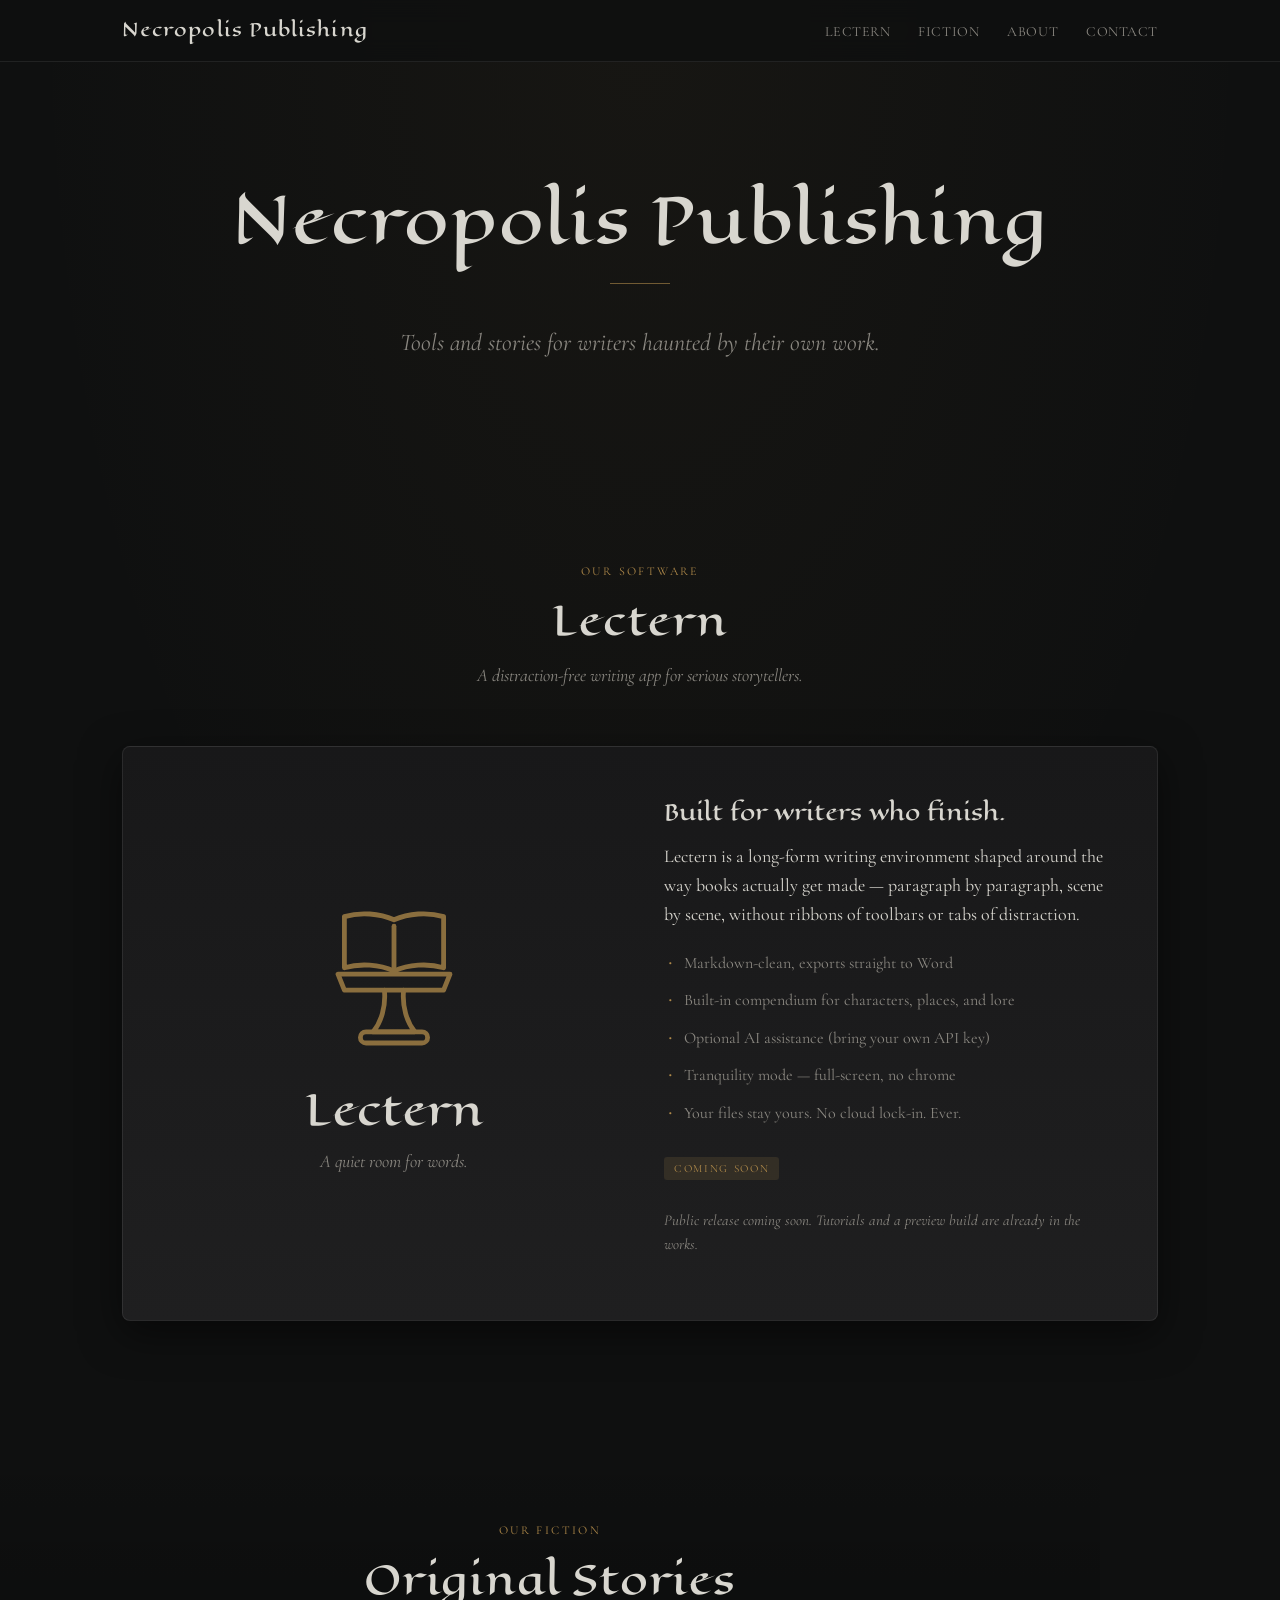
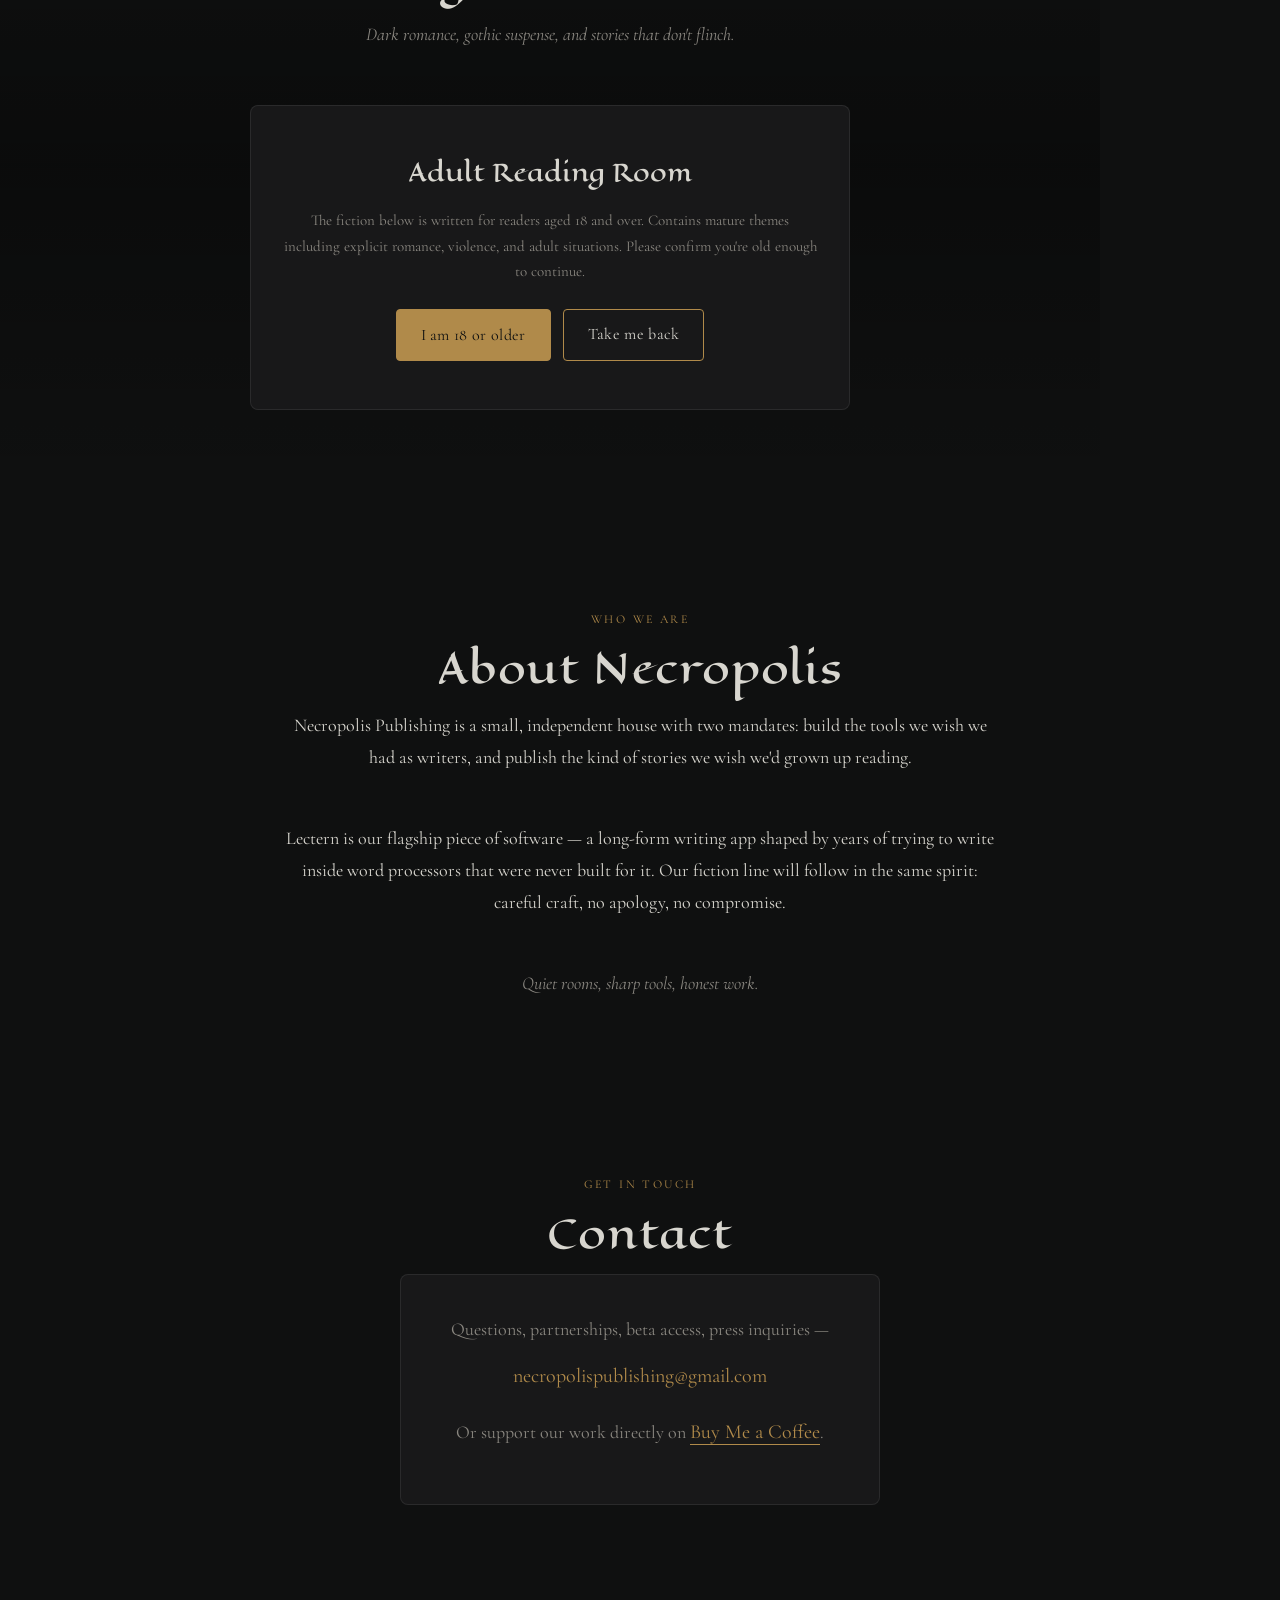
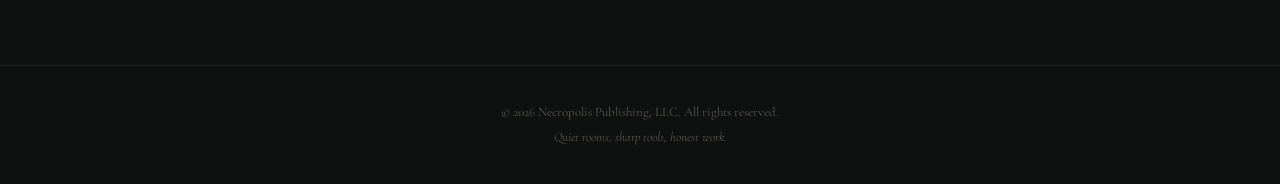
==== index.html @ f7bd5b94 "Add files via upload" ====
<!DOCTYPE html>
<html lang="en">
<head>
<meta charset="UTF-8">
<meta name="viewport" content="width=device-width, initial-scale=1.0">
<title>Necropolis Publishing — Tools and stories for writers haunted by their own work.</title>
<meta name="description" content="Necropolis Publishing makes Lectern, a distraction-free writing app for serious storytellers. We also publish original fiction.">
<meta property="og:title" content="Necropolis Publishing">
<meta property="og:description" content="Tools and stories for writers haunted by their own work.">
<meta property="og:type" content="website">
<meta property="og:url" content="https://necropolispublishing.com">
<link rel="preconnect" href="https://fonts.googleapis.com">
<link rel="preconnect" href="https://fonts.gstatic.com" crossorigin>
<link href="https://fonts.googleapis.com/css2?family=Eagle+Lake&family=Cormorant+Garamond:ital,wght@0,400;0,500;0,600;1,400&display=swap" rel="stylesheet">
<style>
  :root {
    --bg: #0f1010;
    --bg-card: #181819;
    --bg-elevated: #1f1f20;
    --ink: #d8d6cf;
    --ink-dim: #8a8780;
    --ink-faint: #5a5750;
    --accent: #b08a4a;
    --accent-soft: rgba(176, 138, 74, 0.15);
    --border: rgba(255, 255, 255, 0.08);
    --shadow: 0 12px 40px rgba(0, 0, 0, 0.5);
    --serif: 'Cormorant Garamond', 'Palatino Linotype', Palatino, Georgia, serif;
    --display: 'Eagle Lake', 'Palatino Linotype', Palatino, Georgia, serif;
  }

  * { box-sizing: border-box; }
  html, body {
    margin: 0;
    padding: 0;
    background: var(--bg);
    color: var(--ink);
    font-family: var(--serif);
    font-size: 18px;
    line-height: 1.6;
    -webkit-font-smoothing: antialiased;
    text-rendering: optimizeLegibility;
  }
  body {
    background:
      radial-gradient(ellipse 80% 60% at 50% 0%, rgba(176, 138, 74, 0.05), transparent 60%),
      var(--bg);
    min-height: 100vh;
  }

  a {
    color: var(--accent);
    text-decoration: none;
    border-bottom: 1px solid transparent;
    transition: border-color 0.2s;
  }
  a:hover { border-bottom-color: var(--accent); }

  /* ============ Header / Nav ============ */
  header {
    position: sticky;
    top: 0;
    z-index: 100;
    backdrop-filter: blur(12px);
    background: rgba(15, 16, 16, 0.85);
    border-bottom: 1px solid var(--border);
  }
  nav {
    max-width: 1100px;
    margin: 0 auto;
    padding: 16px 32px;
    display: flex;
    justify-content: space-between;
    align-items: center;
    gap: 24px;
  }
  .brand {
    font-family: var(--display);
    font-size: 18px;
    letter-spacing: 0.06em;
    color: var(--ink);
    border: none;
  }
  .brand:hover { border: none; color: var(--accent); }
  .nav-links {
    display: flex;
    gap: 28px;
    list-style: none;
    margin: 0;
    padding: 0;
  }
  .nav-links a {
    color: var(--ink-dim);
    font-size: 14px;
    letter-spacing: 0.04em;
    text-transform: uppercase;
    border: none;
  }
  .nav-links a:hover { color: var(--accent); border: none; }

  /* ============ Hero ============ */
  .hero {
    max-width: 900px;
    margin: 0 auto;
    padding: 120px 32px 80px;
    text-align: center;
  }
  .hero h1 {
    font-family: var(--display);
    font-size: clamp(36px, 6vw, 64px);
    font-weight: 400;
    margin: 0 0 24px;
    letter-spacing: 0.02em;
    line-height: 1.2;
    color: var(--ink);
  }
  .hero .tagline {
    font-size: clamp(18px, 2.5vw, 24px);
    font-style: italic;
    color: var(--ink-dim);
    margin: 0 0 40px;
    max-width: 640px;
    margin-left: auto;
    margin-right: auto;
  }
  .hero-divider {
    width: 60px;
    height: 1px;
    background: var(--accent);
    margin: 0 auto 40px;
    opacity: 0.6;
  }

  /* ============ Sections ============ */
  section {
    max-width: 1100px;
    margin: 0 auto;
    padding: 80px 32px;
  }
  section h2 {
    font-family: var(--display);
    font-size: clamp(28px, 4vw, 40px);
    font-weight: 400;
    text-align: center;
    margin: 0 0 8px;
    color: var(--ink);
    letter-spacing: 0.02em;
  }
  .section-eyebrow {
    text-align: center;
    color: var(--accent);
    font-size: 12px;
    letter-spacing: 0.2em;
    text-transform: uppercase;
    margin: 0 0 8px;
  }
  .section-lede {
    text-align: center;
    color: var(--ink-dim);
    font-style: italic;
    font-size: 18px;
    max-width: 600px;
    margin: 0 auto 56px;
  }

  /* ============ Lectern showcase ============ */
  .lectern-card {
    background: linear-gradient(180deg, var(--bg-card), var(--bg-elevated));
    border: 1px solid var(--border);
    border-radius: 8px;
    padding: 48px;
    box-shadow: var(--shadow);
  }
  .lectern-card-grid {
    display: grid;
    grid-template-columns: 1fr 1fr;
    gap: 48px;
    align-items: center;
  }
  @media (max-width: 720px) {
    .lectern-card-grid { grid-template-columns: 1fr; gap: 32px; }
    .lectern-card { padding: 32px 24px; }
  }
  .lectern-mark {
    text-align: center;
    padding: 32px;
  }
  .lectern-mark svg {
    width: 160px;
    height: 160px;
    opacity: 0.75;
  }
  .lectern-name {
    font-family: var(--display);
    font-size: 42px;
    color: var(--ink);
    margin: 16px 0 4px;
  }
  .lectern-tagline {
    font-style: italic;
    color: var(--ink-dim);
    margin: 0;
  }
  .lectern-copy h3 {
    font-family: var(--display);
    font-size: 22px;
    font-weight: 400;
    color: var(--ink);
    margin: 0 0 12px;
  }
  .lectern-copy p {
    margin: 0 0 16px;
    color: var(--ink);
  }
  .feature-list {
    list-style: none;
    padding: 0;
    margin: 0 0 24px;
  }
  .feature-list li {
    padding: 6px 0;
    color: var(--ink-dim);
    font-size: 16px;
    position: relative;
    padding-left: 20px;
  }
  .feature-list li::before {
    content: '·';
    position: absolute;
    left: 4px;
    color: var(--accent);
    font-size: 24px;
    line-height: 1;
    top: 4px;
  }
  .cta-row {
    display: flex;
    gap: 12px;
    flex-wrap: wrap;
  }
  .btn {
    display: inline-block;
    padding: 12px 24px;
    font-family: var(--serif);
    font-size: 16px;
    color: var(--ink);
    background: transparent;
    border: 1px solid var(--accent);
    border-radius: 4px;
    cursor: pointer;
    transition: background 0.2s, color 0.2s;
    text-decoration: none;
    letter-spacing: 0.02em;
  }
  .btn:hover {
    background: var(--accent-soft);
    border: 1px solid var(--accent);
  }
  .btn.primary {
    background: var(--accent);
    color: var(--bg);
    border: 1px solid var(--accent);
  }
  .btn.primary:hover {
    background: transparent;
    color: var(--accent);
    border: 1px solid var(--accent);
  }
  .coming-soon {
    display: inline-block;
    padding: 3px 10px;
    background: var(--accent-soft);
    color: var(--accent);
    font-size: 11px;
    letter-spacing: 0.15em;
    text-transform: uppercase;
    border-radius: 3px;
    margin-bottom: 12px;
  }

  /* ============ Books section + gate ============ */
  #books {
    background:
      linear-gradient(180deg, transparent, rgba(0, 0, 0, 0.3), transparent);
    margin: 40px 0;
  }
  .gate {
    max-width: 600px;
    margin: 0 auto;
    text-align: center;
    background: var(--bg-card);
    border: 1px solid var(--border);
    border-radius: 8px;
    padding: 48px 32px;
  }
  .gate h3 {
    font-family: var(--display);
    font-size: 24px;
    font-weight: 400;
    color: var(--ink);
    margin: 0 0 16px;
  }
  .gate p {
    color: var(--ink-dim);
    margin: 0 0 24px;
    font-size: 15px;
    line-height: 1.7;
  }
  .gate-actions {
    display: flex;
    gap: 12px;
    justify-content: center;
    flex-wrap: wrap;
  }
  .book-catalog {
    display: none;
  }
  .book-catalog.unlocked { display: block; }
  .book-empty {
    text-align: center;
    padding: 64px 32px;
    color: var(--ink-faint);
    font-style: italic;
    border: 1px dashed var(--border);
    border-radius: 8px;
  }

  /* ============ About ============ */
  .about-grid {
    display: grid;
    grid-template-columns: 1fr;
    gap: 32px;
    max-width: 720px;
    margin: 0 auto;
  }
  .about-grid p {
    color: var(--ink);
    font-size: 18px;
    line-height: 1.8;
    margin: 0 0 16px;
    text-align: center;
  }
  .about-grid p:last-of-type { color: var(--ink-dim); font-style: italic; }

  /* ============ Contact ============ */
  .contact-card {
    max-width: 480px;
    margin: 0 auto;
    text-align: center;
    background: var(--bg-card);
    border: 1px solid var(--border);
    border-radius: 8px;
    padding: 40px 32px;
  }
  .contact-card a {
    font-size: 20px;
    color: var(--accent);
    border: none;
  }
  .contact-card a:hover { border-bottom: 1px solid var(--accent); }
  .contact-card p {
    color: var(--ink-dim);
    margin: 0 0 16px;
  }

  /* ============ Footer ============ */
  footer {
    border-top: 1px solid var(--border);
    padding: 32px;
    text-align: center;
    color: var(--ink-faint);
    font-size: 13px;
    margin-top: 80px;
  }
  footer p { margin: 4px 0; }
</style>
</head>
<body>

<header>
  <nav>
    <a href="#" class="brand">Necropolis Publishing</a>
    <ul class="nav-links">
      <li><a href="#lectern">Lectern</a></li>
      <li><a href="#books">Fiction</a></li>
      <li><a href="#about">About</a></li>
      <li><a href="#contact">Contact</a></li>
    </ul>
  </nav>
</header>

<div class="hero">
  <h1>Necropolis Publishing</h1>
  <div class="hero-divider"></div>
  <p class="tagline">
    Tools and stories for writers haunted by their own work.
  </p>
</div>

<section id="lectern">
  <p class="section-eyebrow">Our Software</p>
  <h2>Lectern</h2>
  <p class="section-lede">A distraction-free writing app for serious storytellers.</p>

  <div class="lectern-card">
    <div class="lectern-card-grid">
      <div class="lectern-mark">
        <svg
          viewBox="0 0 200 200"
          xmlns="http://www.w3.org/2000/svg"
          aria-label="Lectern mark"
          fill="none"
          stroke="#b08a4a"
          stroke-width="6"
          stroke-linejoin="round"
          stroke-linecap="round"
        >
          <!-- open book -->
          <path d="M100 36 C82 28, 58 26, 38 32 L38 96 C58 90, 82 92, 100 100 C118 92, 142 90, 162 96 L162 32 C142 26, 118 28, 100 36 Z" />
          <!-- book spine -->
          <path d="M100 44 L100 100" />
          <!-- lectern top slab -->
          <path d="M30 104 L170 104 L162 124 L38 124 Z" />
          <!-- pedestal column -->
          <path d="M88 124 C90 144, 84 164, 74 176 L126 176 C116 164, 110 144, 112 124" />
          <!-- base -->
          <rect x="58" y="176" width="84" height="14" rx="7" />
        </svg>
        <div class="lectern-name">Lectern</div>
        <p class="lectern-tagline">A quiet room for words.</p>
      </div>

      <div class="lectern-copy">
        <h3>Built for writers who finish.</h3>
        <p>
          Lectern is a long-form writing environment shaped around the way
          books actually get made — paragraph by paragraph, scene by scene,
          without ribbons of toolbars or tabs of distraction.
        </p>
        <ul class="feature-list">
          <li>Markdown-clean, exports straight to Word</li>
          <li>Built-in compendium for characters, places, and lore</li>
          <li>Optional AI assistance (bring your own API key)</li>
          <li>Tranquility mode — full-screen, no chrome</li>
          <li>Your files stay yours. No cloud lock-in. Ever.</li>
        </ul>
        <div class="cta-row">
          <span class="coming-soon">Coming Soon</span>
        </div>
        <p style="margin-top: 16px; color: var(--ink-dim); font-style: italic; font-size: 15px;">
          Public release coming soon. Tutorials and a preview build are
          already in the works.
        </p>
      </div>
    </div>
  </div>
</section>

<section id="books">
  <p class="section-eyebrow">Our Fiction</p>
  <h2>Original Stories</h2>
  <p class="section-lede">Dark romance, gothic suspense, and stories that don't flinch.</p>

  <div id="gate" class="gate">
    <h3>Adult Reading Room</h3>
    <p>
      The fiction below is written for readers aged 18 and over. Contains
      mature themes including explicit romance, violence, and adult
      situations. Please confirm you're old enough to continue.
    </p>
    <div class="gate-actions">
      <button class="btn primary" onclick="unlockBooks()">I am 18 or older</button>
      <a class="btn" href="#lectern">Take me back</a>
    </div>
  </div>

  <div id="book-catalog" class="book-catalog">
    <div class="book-empty">
      Our first releases are in production. Check back soon — or
      <a href="#contact">drop us a note</a> to be the first to know when
      they're available.
    </div>
  </div>
</section>

<section id="about">
  <p class="section-eyebrow">Who We Are</p>
  <h2>About Necropolis</h2>
  <div class="about-grid">
    <p>
      Necropolis Publishing is a small, independent house with two
      mandates: build the tools we wish we had as writers, and publish the
      kind of stories we wish we'd grown up reading.
    </p>
    <p>
      Lectern is our flagship piece of software — a long-form writing app
      shaped by years of trying to write inside word processors that were
      never built for it. Our fiction line will follow in the same spirit:
      careful craft, no apology, no compromise.
    </p>
    <p>
      Quiet rooms, sharp tools, honest work.
    </p>
  </div>
</section>

<section id="contact">
  <p class="section-eyebrow">Get In Touch</p>
  <h2>Contact</h2>
  <div class="contact-card">
    <p>Questions, partnerships, beta access, press inquiries —</p>
    <a href="mailto:necropolispublishing@gmail.com">necropolispublishing@gmail.com</a>
    <p style="margin-top: 24px;">
      Or support our work directly on
      <a href="https://buymeacoffee.com/necropolis" target="_blank" rel="noopener" style="border-bottom: 1px solid var(--accent);">Buy Me a Coffee</a>.
    </p>
  </div>
</section>

<footer>
  <p>© 2026 Necropolis Publishing, LLC. All rights reserved.</p>
  <p style="font-style: italic;">Quiet rooms, sharp tools, honest work.</p>
</footer>

<script>
  // Soft 18+ gate for the Fiction section. Choice is remembered for the
  // browsing session only (sessionStorage), so closing the tab re-prompts.
  function unlockBooks() {
    try { sessionStorage.setItem('np_books_gate', 'unlocked'); } catch (e) {}
    document.getElementById('gate').style.display = 'none';
    document.getElementById('book-catalog').classList.add('unlocked');
  }
  // Restore unlocked state on page reload during the same session.
  try {
    if (sessionStorage.getItem('np_books_gate') === 'unlocked') {
      document.getElementById('gate').style.display = 'none';
      document.getElementById('book-catalog').classList.add('unlocked');
    }
  } catch (e) {}

  // Smooth-scroll for anchor links.
  document.querySelectorAll('a[href^="#"]').forEach(a => {
    a.addEventListener('click', e => {
      const id = a.getAttribute('href').slice(1);
      if (!id) return;
      const target = document.getElementById(id);
      if (target) {
        e.preventDefault();
        target.scrollIntoView({ behavior: 'smooth', block: 'start' });
      }
    });
  });
</script>

</body>
</html>
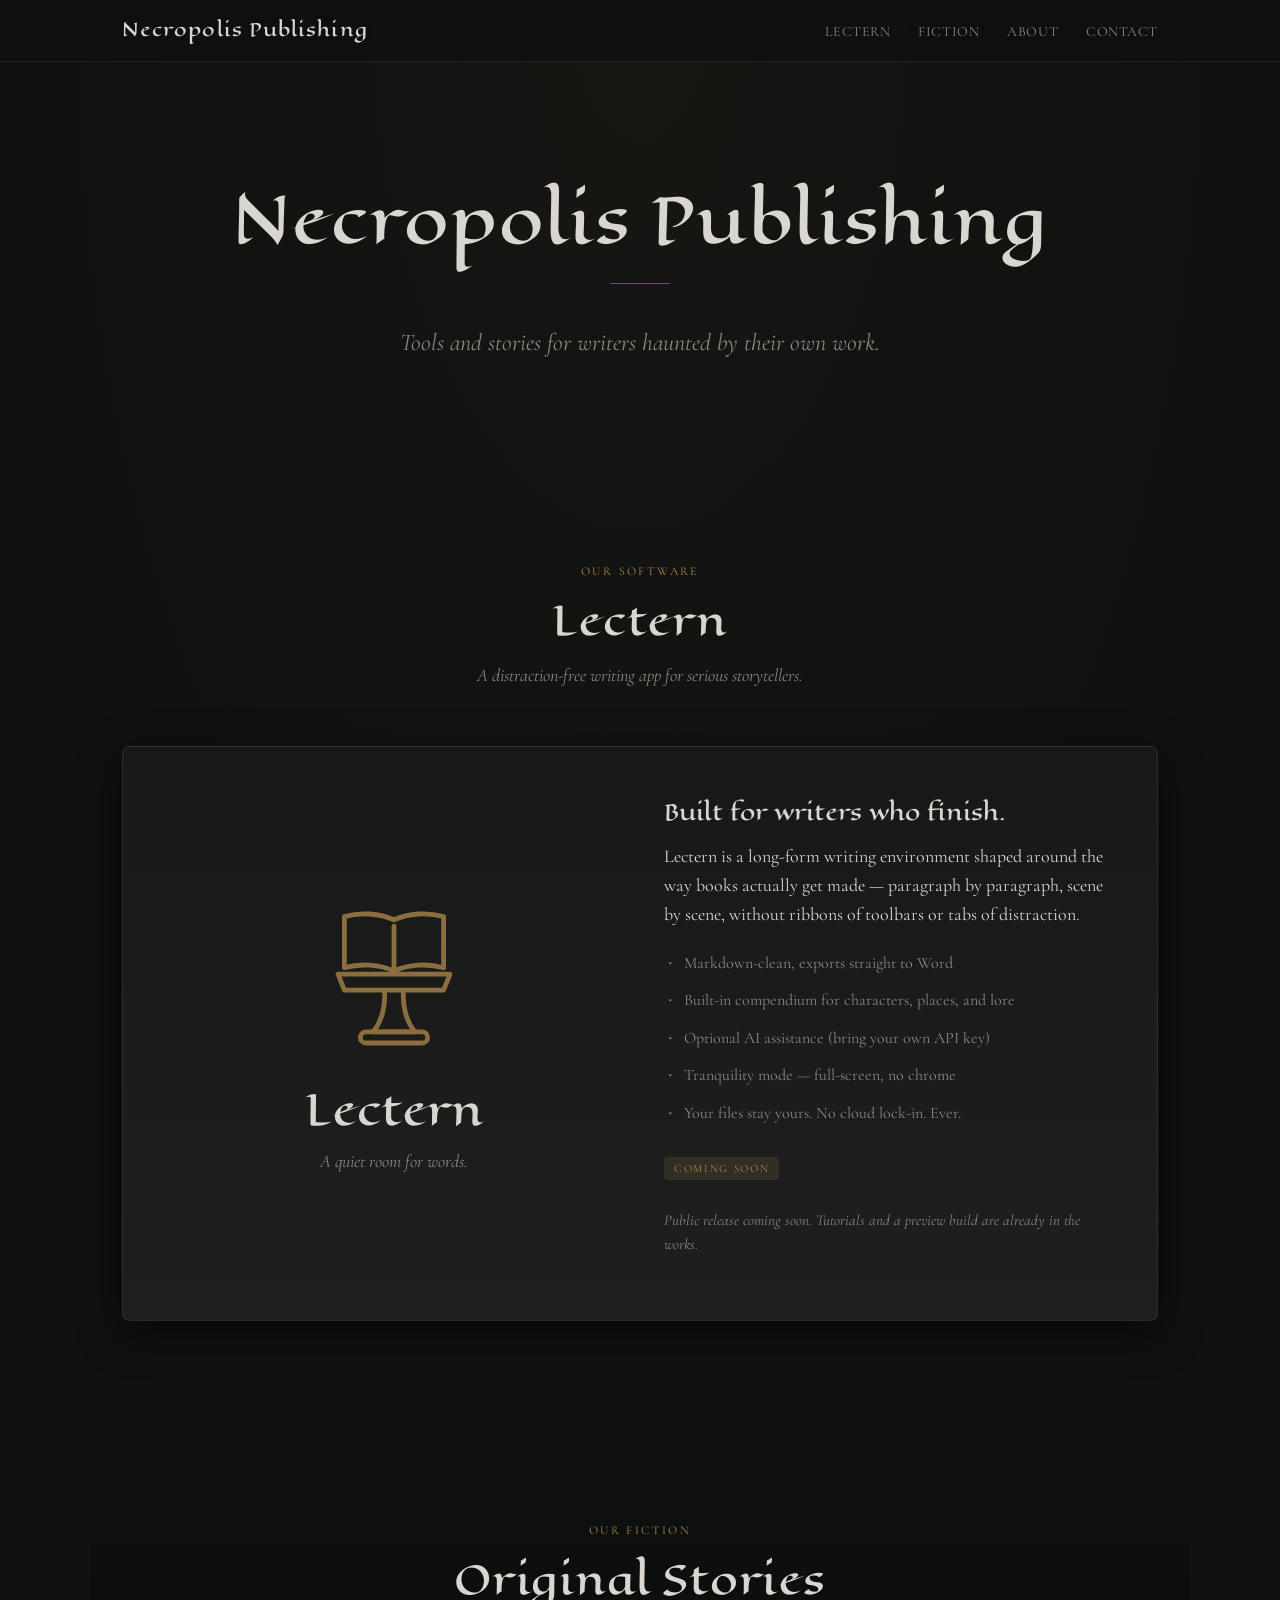
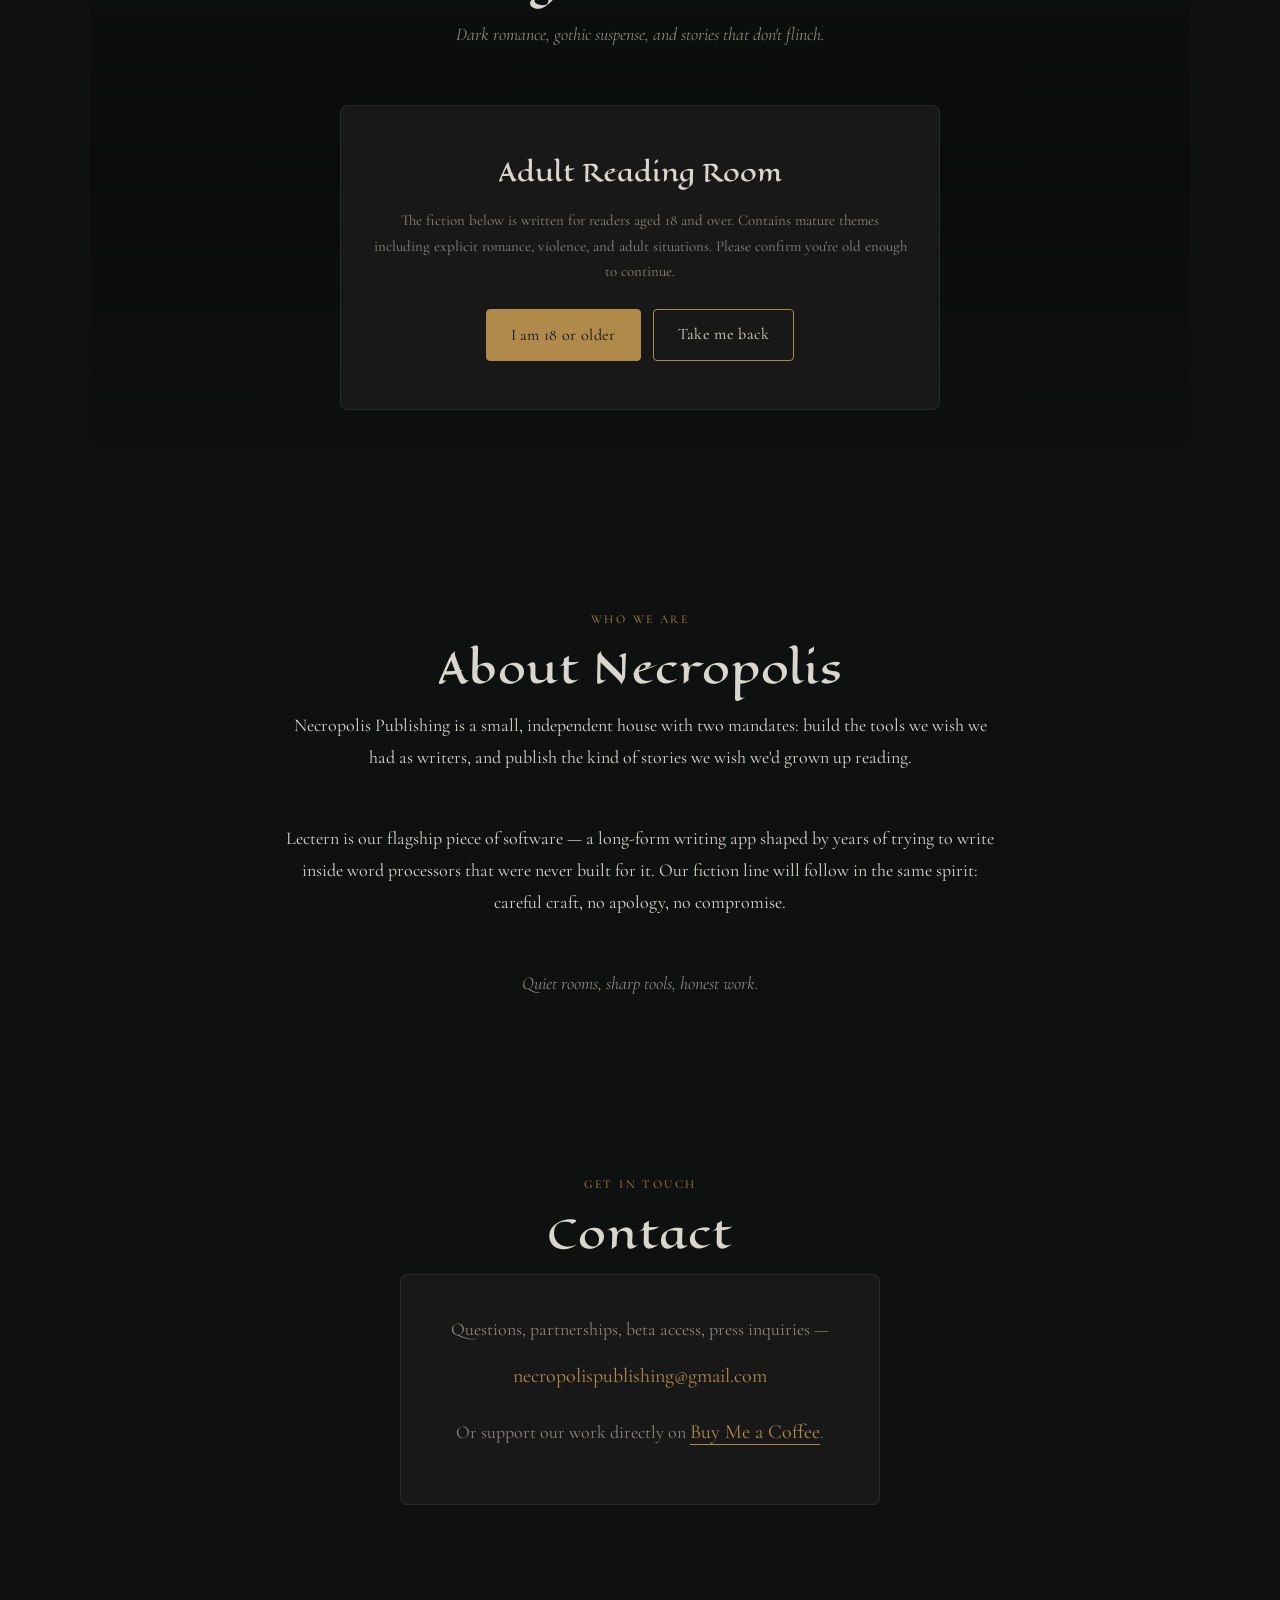
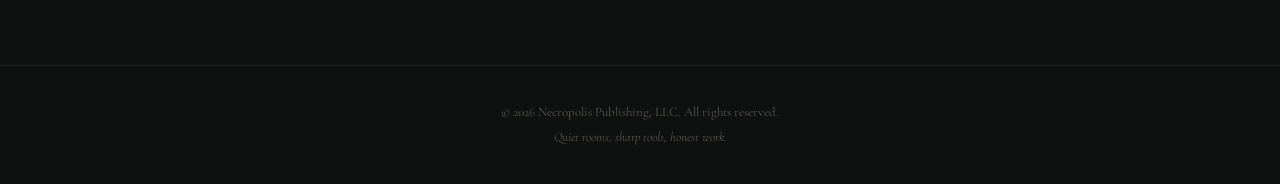
==== commit d7b37729: "Add files via upload" ====
--- a/index.html
+++ b/index.html
@@ -281,7 +281,7 @@
   #books {
     background:
       linear-gradient(180deg, transparent, rgba(0, 0, 0, 0.3), transparent);
-    margin: 40px 0;
+    margin: 40px auto;
   }
   .gate {
     max-width: 600px;
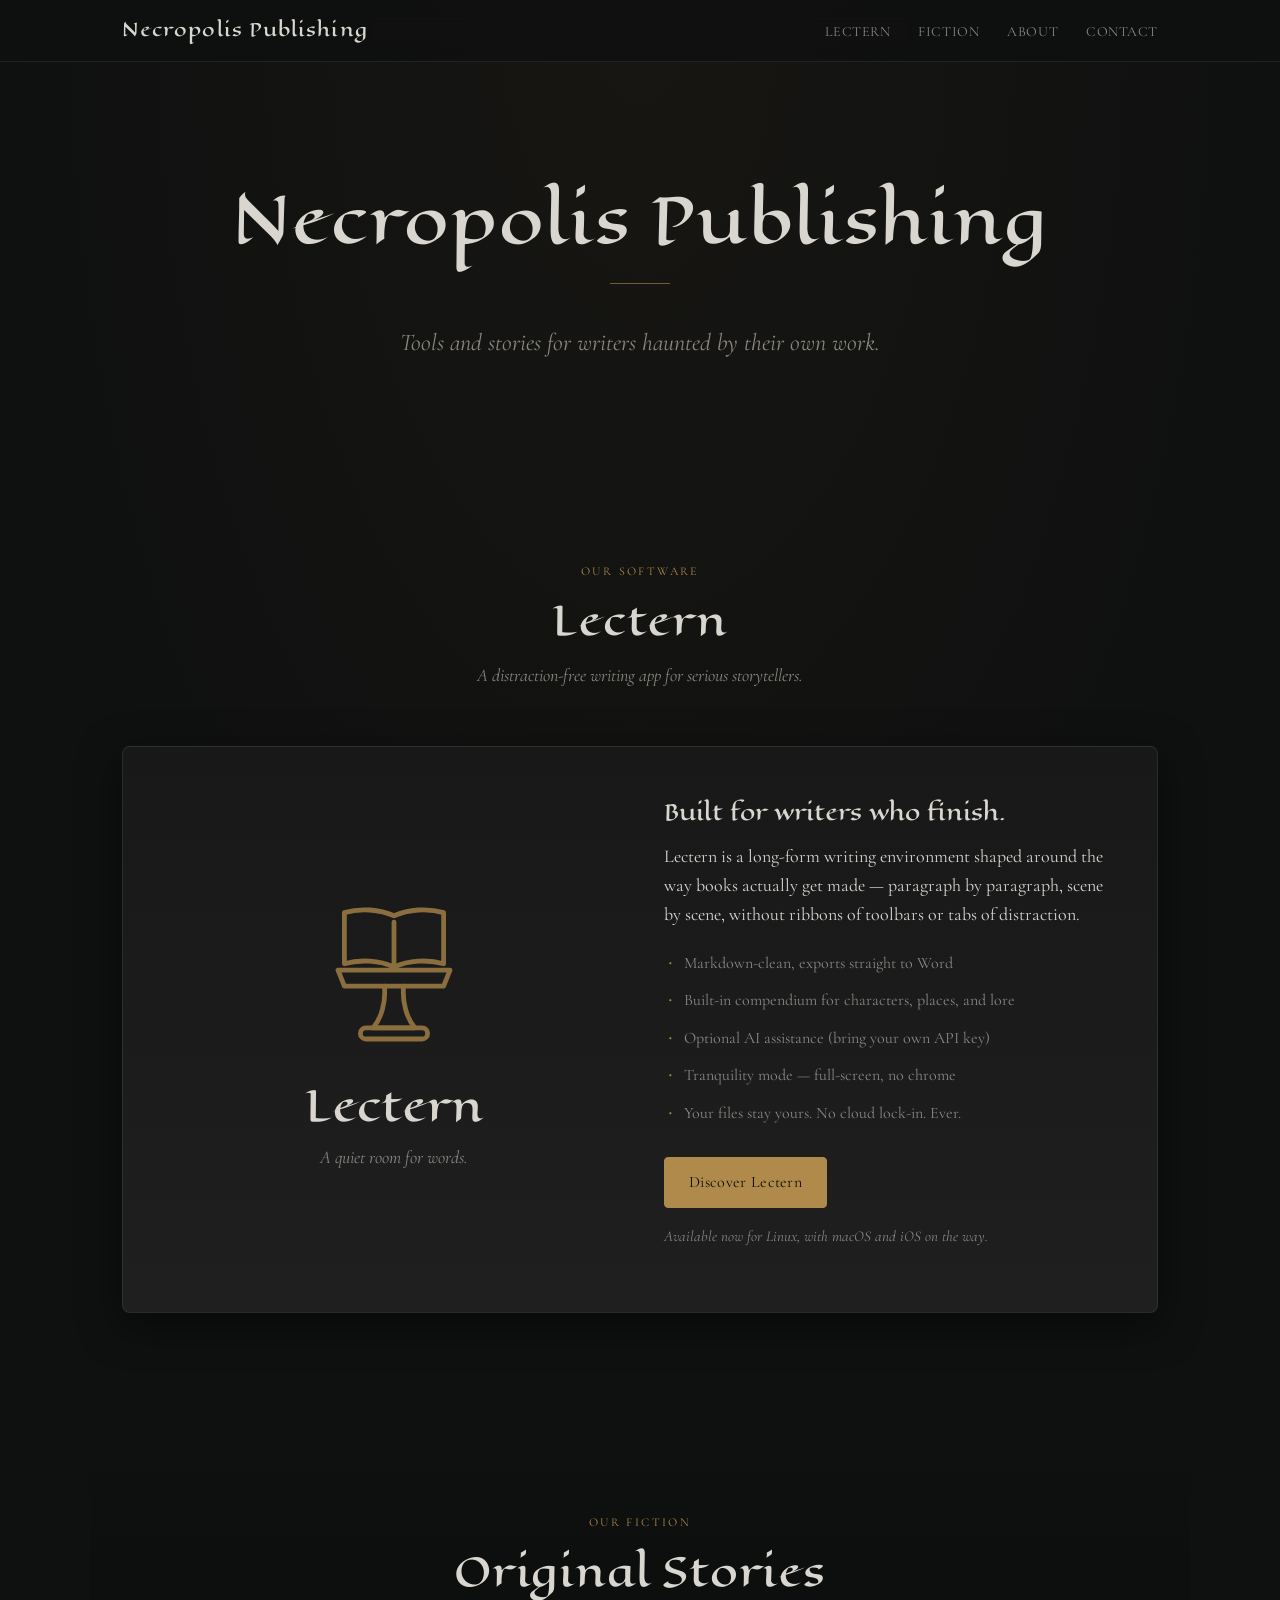
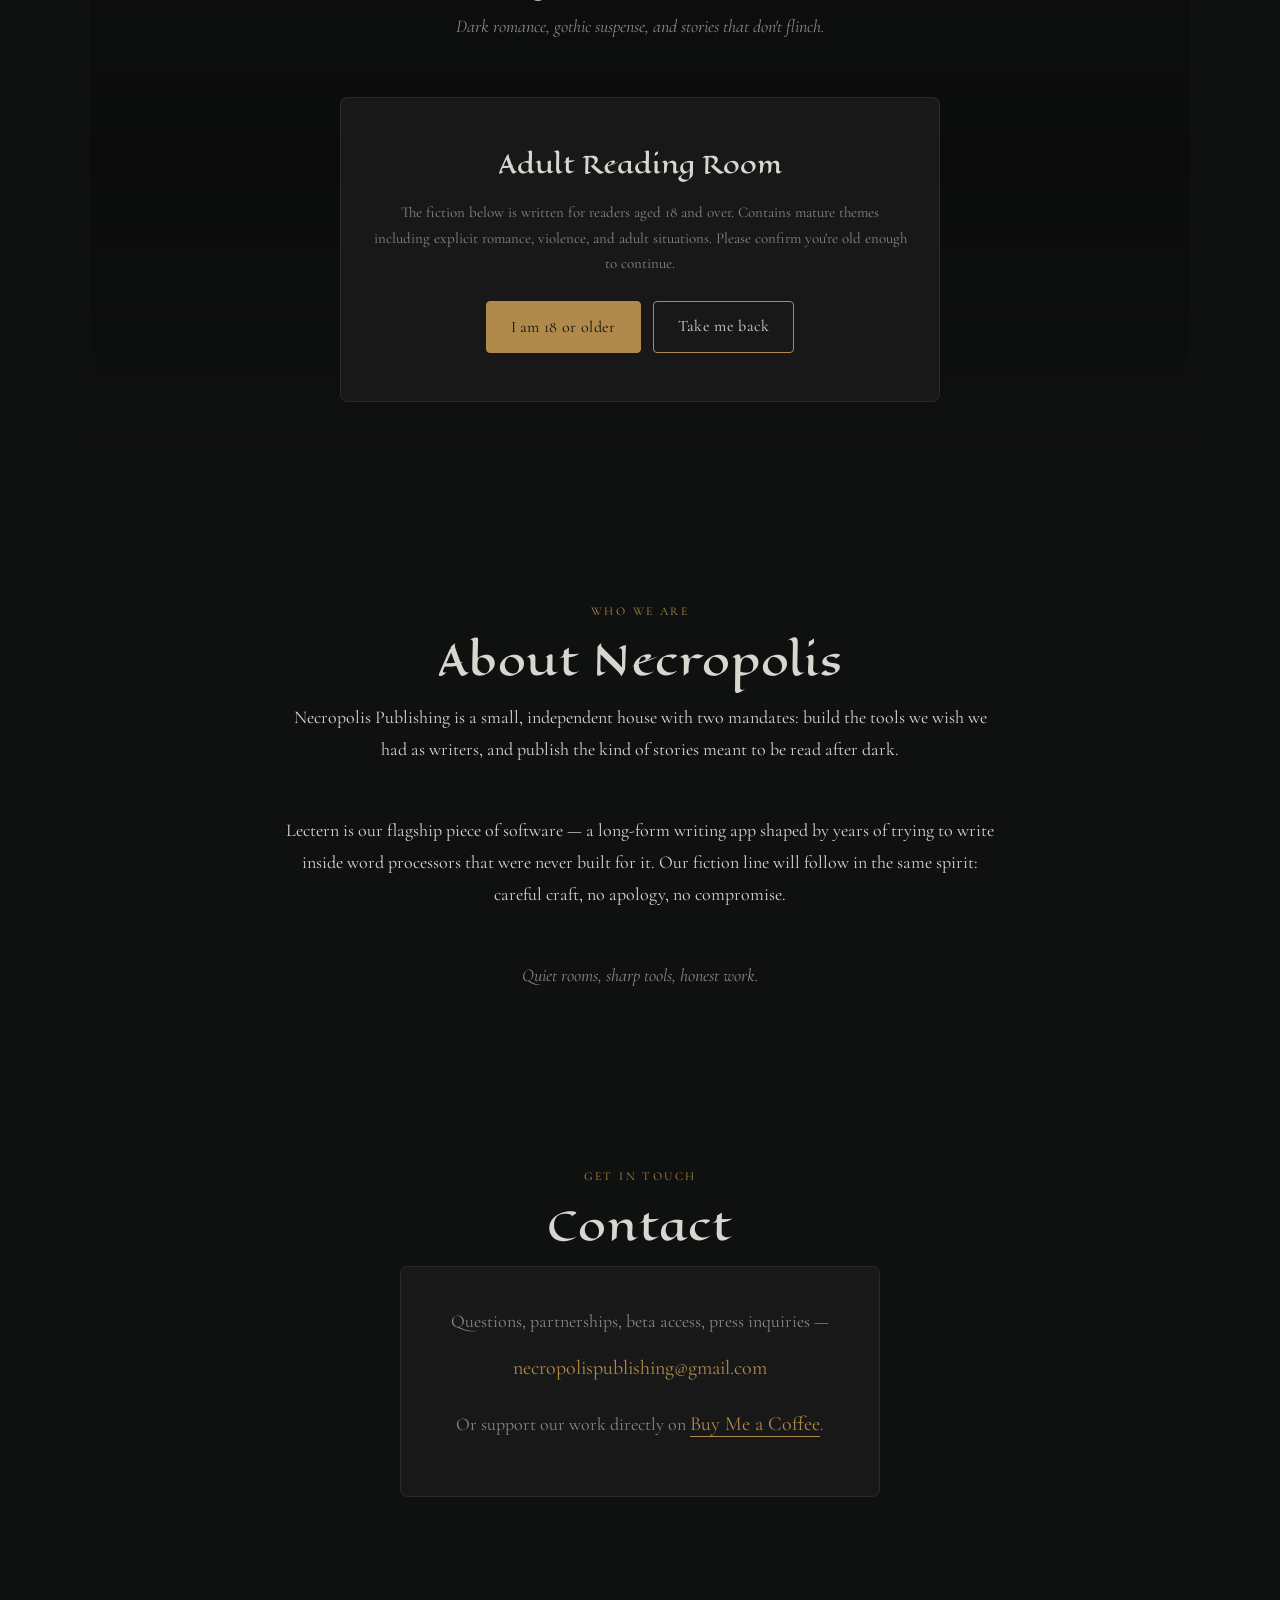
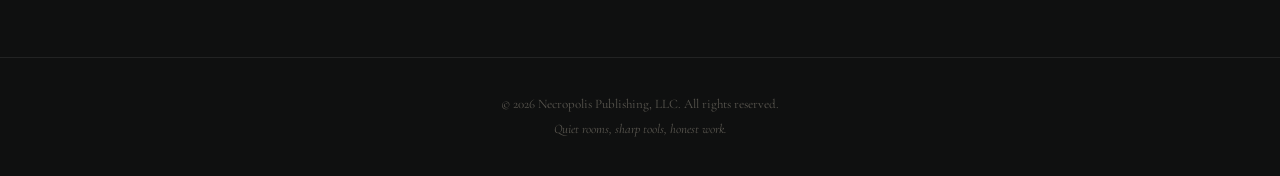
==== commit a7991cc8: "Add files via upload" ====
--- a/index.html
+++ b/index.html
@@ -444,11 +444,10 @@
           <li>Your files stay yours. No cloud lock-in. Ever.</li>
         </ul>
         <div class="cta-row">
-          <span class="coming-soon">Coming Soon</span>
+          <a class="btn primary" href="https://lectern.necropolispublishing.com/">Discover Lectern</a>
         </div>
         <p style="margin-top: 16px; color: var(--ink-dim); font-style: italic; font-size: 15px;">
-          Public release coming soon. Tutorials and a preview build are
-          already in the works.
+          Available now for Linux, with macOS and iOS on the way.
         </p>
       </div>
     </div>
@@ -489,7 +488,7 @@
     <p>
       Necropolis Publishing is a small, independent house with two
       mandates: build the tools we wish we had as writers, and publish the
-      kind of stories we wish we'd grown up reading.
+      kind of stories meant to be read after dark.
     </p>
     <p>
       Lectern is our flagship piece of software — a long-form writing app
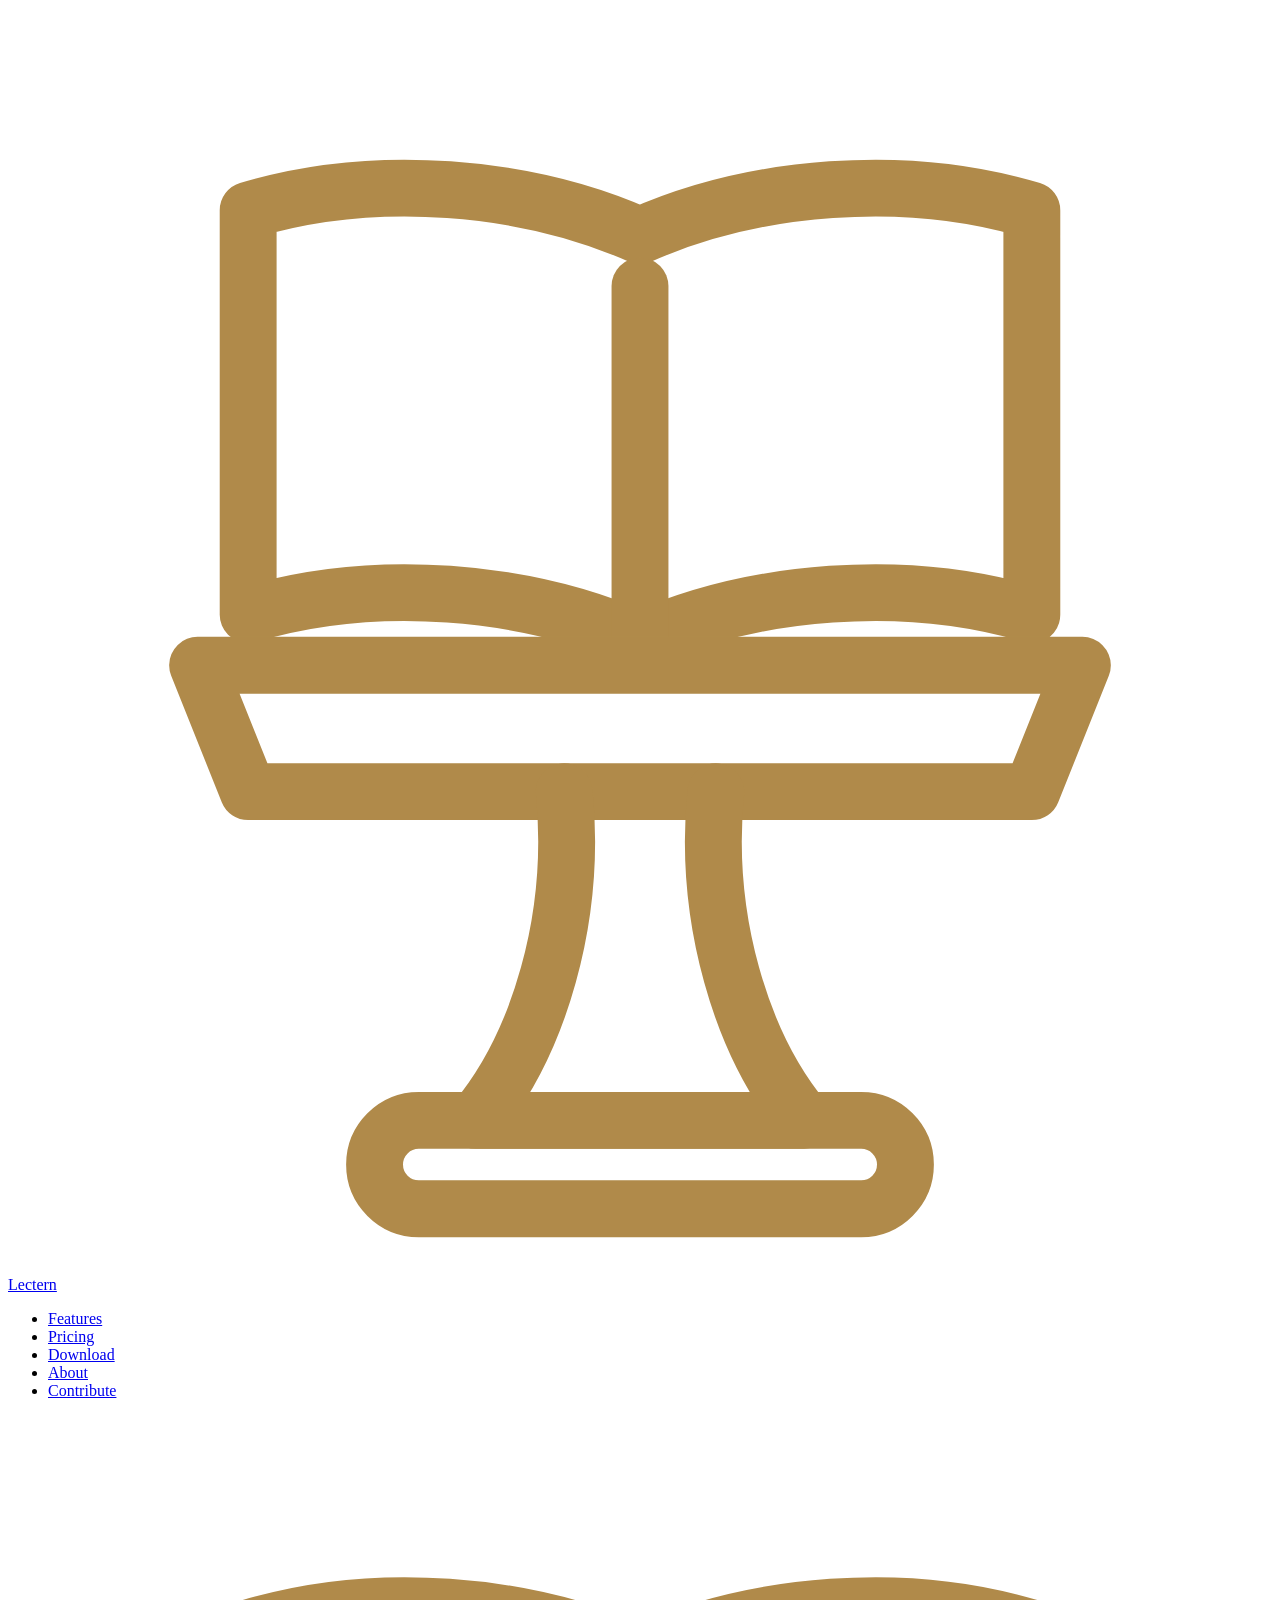
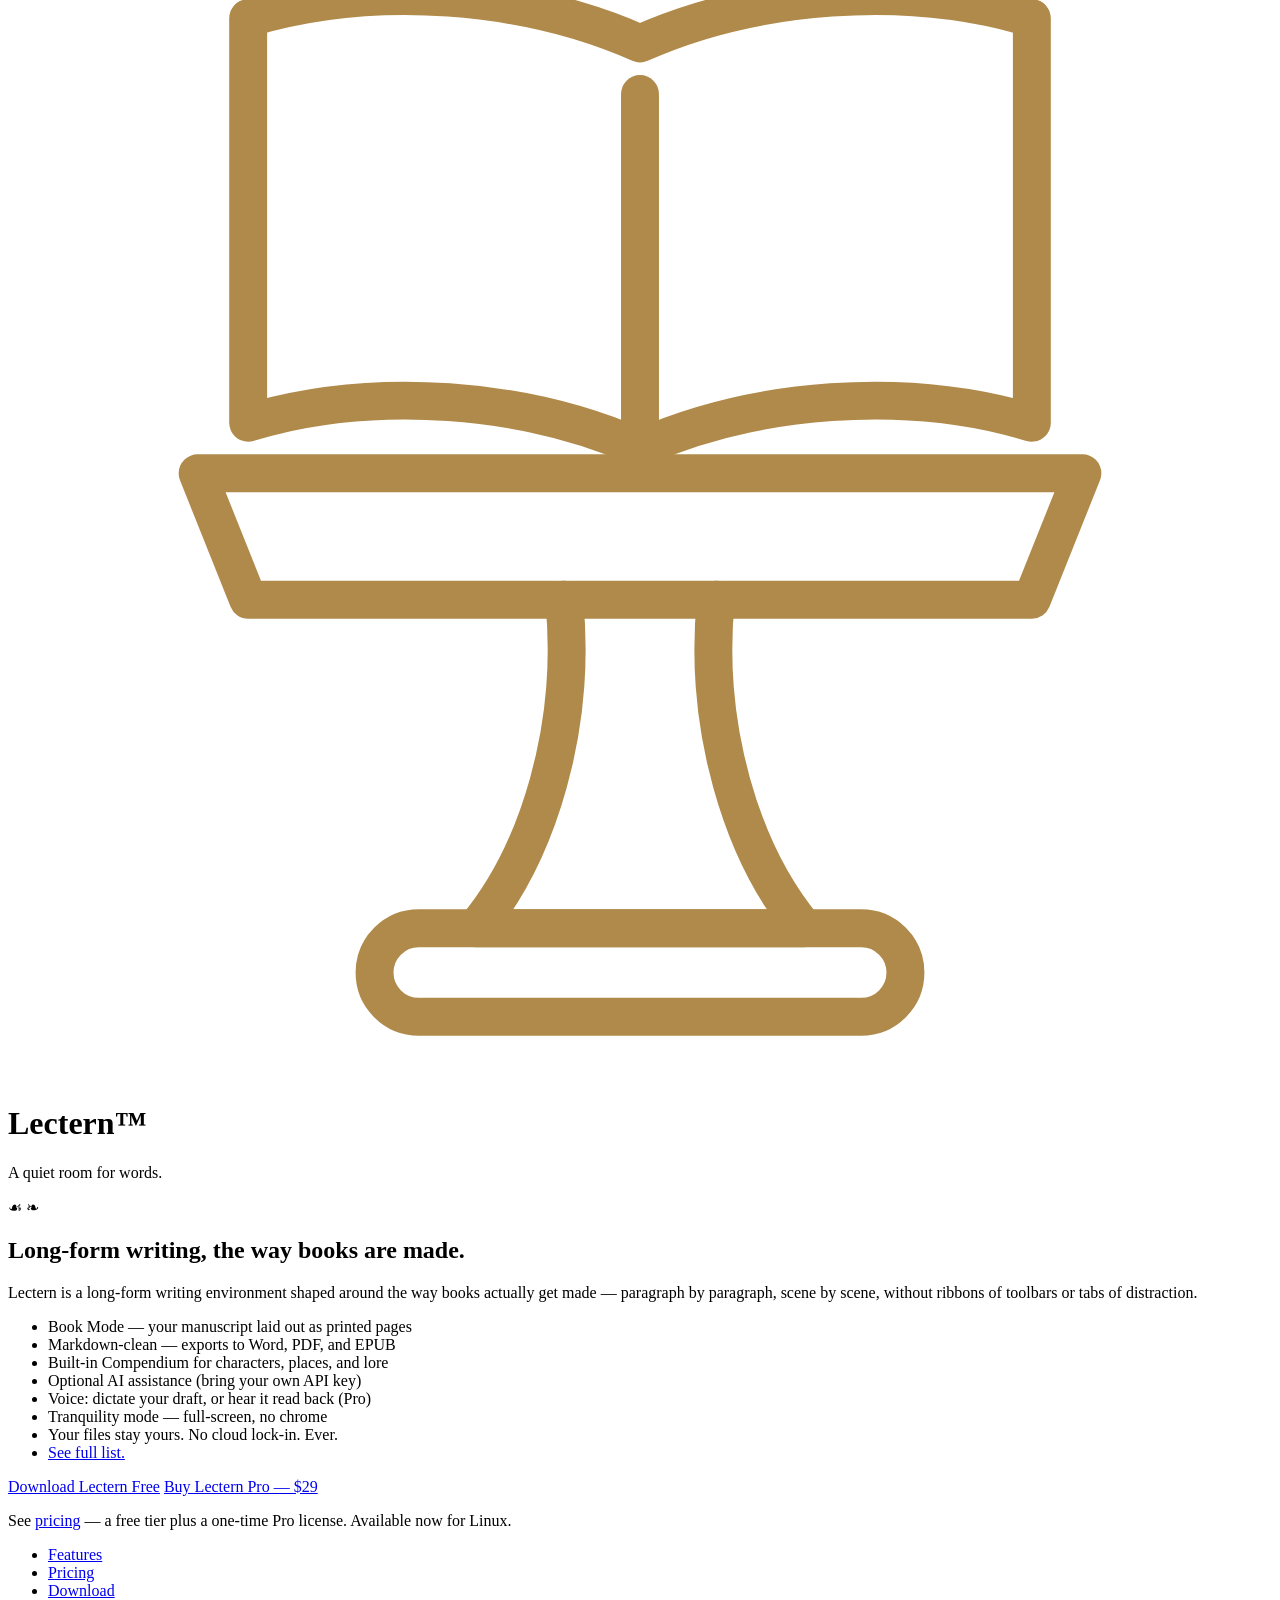
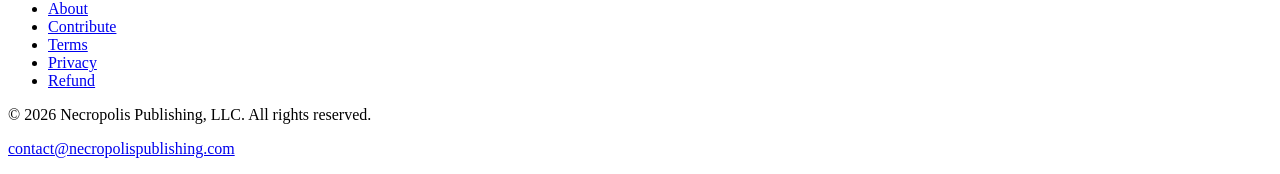
==== commit 79275833: "Add files via upload" ====
--- a/index.html
+++ b/index.html
@@ -3,552 +3,106 @@
 <head>
 <meta charset="UTF-8">
 <meta name="viewport" content="width=device-width, initial-scale=1.0">
-<title>Necropolis Publishing — Tools and stories for writers haunted by their own work.</title>
-<meta name="description" content="Necropolis Publishing makes Lectern, a distraction-free writing app for serious storytellers. We also publish original fiction.">
-<meta property="og:title" content="Necropolis Publishing">
-<meta property="og:description" content="Tools and stories for writers haunted by their own work.">
+<title>Lectern — A quiet room for words</title>
+<meta name="description" content="Lectern is a distraction-free, markdown-native desktop app for long-form writing. Book Mode, a built-in Compendium, optional AI assistance, Voice dictation and read-aloud, and your files stay yours. By Necropolis Publishing.">
+<meta property="og:title" content="Lectern — A quiet room for words">
+<meta property="og:description" content="Long-form writing, the way books are made.">
 <meta property="og:type" content="website">
-<meta property="og:url" content="https://necropolispublishing.com">
+<meta property="og:url" content="https://lectern.necropolispublishing.com">
 <link rel="preconnect" href="https://fonts.googleapis.com">
 <link rel="preconnect" href="https://fonts.gstatic.com" crossorigin>
-<link href="https://fonts.googleapis.com/css2?family=Eagle+Lake&family=Cormorant+Garamond:ital,wght@0,400;0,500;0,600;1,400&display=swap" rel="stylesheet">
-<style>
-  :root {
-    --bg: #0f1010;
-    --bg-card: #181819;
-    --bg-elevated: #1f1f20;
-    --ink: #d8d6cf;
-    --ink-dim: #8a8780;
-    --ink-faint: #5a5750;
-    --accent: #b08a4a;
-    --accent-soft: rgba(176, 138, 74, 0.15);
-    --border: rgba(255, 255, 255, 0.08);
-    --shadow: 0 12px 40px rgba(0, 0, 0, 0.5);
-    --serif: 'Cormorant Garamond', 'Palatino Linotype', Palatino, Georgia, serif;
-    --display: 'Eagle Lake', 'Palatino Linotype', Palatino, Georgia, serif;
-  }
-
-  * { box-sizing: border-box; }
-  html, body {
-    margin: 0;
-    padding: 0;
-    background: var(--bg);
-    color: var(--ink);
-    font-family: var(--serif);
-    font-size: 18px;
-    line-height: 1.6;
-    -webkit-font-smoothing: antialiased;
-    text-rendering: optimizeLegibility;
-  }
-  body {
-    background:
-      radial-gradient(ellipse 80% 60% at 50% 0%, rgba(176, 138, 74, 0.05), transparent 60%),
-      var(--bg);
-    min-height: 100vh;
-  }
-
-  a {
-    color: var(--accent);
-    text-decoration: none;
-    border-bottom: 1px solid transparent;
-    transition: border-color 0.2s;
-  }
-  a:hover { border-bottom-color: var(--accent); }
-
-  /* ============ Header / Nav ============ */
-  header {
-    position: sticky;
-    top: 0;
-    z-index: 100;
-    backdrop-filter: blur(12px);
-    background: rgba(15, 16, 16, 0.85);
-    border-bottom: 1px solid var(--border);
-  }
-  nav {
-    max-width: 1100px;
-    margin: 0 auto;
-    padding: 16px 32px;
-    display: flex;
-    justify-content: space-between;
-    align-items: center;
-    gap: 24px;
-  }
-  .brand {
-    font-family: var(--display);
-    font-size: 18px;
-    letter-spacing: 0.06em;
-    color: var(--ink);
-    border: none;
-  }
-  .brand:hover { border: none; color: var(--accent); }
-  .nav-links {
-    display: flex;
-    gap: 28px;
-    list-style: none;
-    margin: 0;
-    padding: 0;
-  }
-  .nav-links a {
-    color: var(--ink-dim);
-    font-size: 14px;
-    letter-spacing: 0.04em;
-    text-transform: uppercase;
-    border: none;
-  }
-  .nav-links a:hover { color: var(--accent); border: none; }
-
-  /* ============ Hero ============ */
-  .hero {
-    max-width: 900px;
-    margin: 0 auto;
-    padding: 120px 32px 80px;
-    text-align: center;
-  }
-  .hero h1 {
-    font-family: var(--display);
-    font-size: clamp(36px, 6vw, 64px);
-    font-weight: 400;
-    margin: 0 0 24px;
-    letter-spacing: 0.02em;
-    line-height: 1.2;
-    color: var(--ink);
-  }
-  .hero .tagline {
-    font-size: clamp(18px, 2.5vw, 24px);
-    font-style: italic;
-    color: var(--ink-dim);
-    margin: 0 0 40px;
-    max-width: 640px;
-    margin-left: auto;
-    margin-right: auto;
-  }
-  .hero-divider {
-    width: 60px;
-    height: 1px;
-    background: var(--accent);
-    margin: 0 auto 40px;
-    opacity: 0.6;
-  }
-
-  /* ============ Sections ============ */
-  section {
-    max-width: 1100px;
-    margin: 0 auto;
-    padding: 80px 32px;
-  }
-  section h2 {
-    font-family: var(--display);
-    font-size: clamp(28px, 4vw, 40px);
-    font-weight: 400;
-    text-align: center;
-    margin: 0 0 8px;
-    color: var(--ink);
-    letter-spacing: 0.02em;
-  }
-  .section-eyebrow {
-    text-align: center;
-    color: var(--accent);
-    font-size: 12px;
-    letter-spacing: 0.2em;
-    text-transform: uppercase;
-    margin: 0 0 8px;
-  }
-  .section-lede {
-    text-align: center;
-    color: var(--ink-dim);
-    font-style: italic;
-    font-size: 18px;
-    max-width: 600px;
-    margin: 0 auto 56px;
-  }
-
-  /* ============ Lectern showcase ============ */
-  .lectern-card {
-    background: linear-gradient(180deg, var(--bg-card), var(--bg-elevated));
-    border: 1px solid var(--border);
-    border-radius: 8px;
-    padding: 48px;
-    box-shadow: var(--shadow);
-  }
-  .lectern-card-grid {
-    display: grid;
-    grid-template-columns: 1fr 1fr;
-    gap: 48px;
-    align-items: center;
-  }
-  @media (max-width: 720px) {
-    .lectern-card-grid { grid-template-columns: 1fr; gap: 32px; }
-    .lectern-card { padding: 32px 24px; }
-  }
-  .lectern-mark {
-    text-align: center;
-    padding: 32px;
-  }
-  .lectern-mark svg {
-    width: 160px;
-    height: 160px;
-    opacity: 0.75;
-  }
-  .lectern-name {
-    font-family: var(--display);
-    font-size: 42px;
-    color: var(--ink);
-    margin: 16px 0 4px;
-  }
-  .lectern-tagline {
-    font-style: italic;
-    color: var(--ink-dim);
-    margin: 0;
-  }
-  .lectern-copy h3 {
-    font-family: var(--display);
-    font-size: 22px;
-    font-weight: 400;
-    color: var(--ink);
-    margin: 0 0 12px;
-  }
-  .lectern-copy p {
-    margin: 0 0 16px;
-    color: var(--ink);
-  }
-  .feature-list {
-    list-style: none;
-    padding: 0;
-    margin: 0 0 24px;
-  }
-  .feature-list li {
-    padding: 6px 0;
-    color: var(--ink-dim);
-    font-size: 16px;
-    position: relative;
-    padding-left: 20px;
-  }
-  .feature-list li::before {
-    content: '·';
-    position: absolute;
-    left: 4px;
-    color: var(--accent);
-    font-size: 24px;
-    line-height: 1;
-    top: 4px;
-  }
-  .cta-row {
-    display: flex;
-    gap: 12px;
-    flex-wrap: wrap;
-  }
-  .btn {
-    display: inline-block;
-    padding: 12px 24px;
-    font-family: var(--serif);
-    font-size: 16px;
-    color: var(--ink);
-    background: transparent;
-    border: 1px solid var(--accent);
-    border-radius: 4px;
-    cursor: pointer;
-    transition: background 0.2s, color 0.2s;
-    text-decoration: none;
-    letter-spacing: 0.02em;
-  }
-  .btn:hover {
-    background: var(--accent-soft);
-    border: 1px solid var(--accent);
-  }
-  .btn.primary {
-    background: var(--accent);
-    color: var(--bg);
-    border: 1px solid var(--accent);
-  }
-  .btn.primary:hover {
-    background: transparent;
-    color: var(--accent);
-    border: 1px solid var(--accent);
-  }
-  .coming-soon {
-    display: inline-block;
-    padding: 3px 10px;
-    background: var(--accent-soft);
-    color: var(--accent);
-    font-size: 11px;
-    letter-spacing: 0.15em;
-    text-transform: uppercase;
-    border-radius: 3px;
-    margin-bottom: 12px;
-  }
-
-  /* ============ Books section + gate ============ */
-  #books {
-    background:
-      linear-gradient(180deg, transparent, rgba(0, 0, 0, 0.3), transparent);
-    margin: 40px auto;
-  }
-  .gate {
-    max-width: 600px;
-    margin: 0 auto;
-    text-align: center;
-    background: var(--bg-card);
-    border: 1px solid var(--border);
-    border-radius: 8px;
-    padding: 48px 32px;
-  }
-  .gate h3 {
-    font-family: var(--display);
-    font-size: 24px;
-    font-weight: 400;
-    color: var(--ink);
-    margin: 0 0 16px;
-  }
-  .gate p {
-    color: var(--ink-dim);
-    margin: 0 0 24px;
-    font-size: 15px;
-    line-height: 1.7;
-  }
-  .gate-actions {
-    display: flex;
-    gap: 12px;
-    justify-content: center;
-    flex-wrap: wrap;
-  }
-  .book-catalog {
-    display: none;
-  }
-  .book-catalog.unlocked { display: block; }
-  .book-empty {
-    text-align: center;
-    padding: 64px 32px;
-    color: var(--ink-faint);
-    font-style: italic;
-    border: 1px dashed var(--border);
-    border-radius: 8px;
-  }
-
-  /* ============ About ============ */
-  .about-grid {
-    display: grid;
-    grid-template-columns: 1fr;
-    gap: 32px;
-    max-width: 720px;
-    margin: 0 auto;
-  }
-  .about-grid p {
-    color: var(--ink);
-    font-size: 18px;
-    line-height: 1.8;
-    margin: 0 0 16px;
-    text-align: center;
-  }
-  .about-grid p:last-of-type { color: var(--ink-dim); font-style: italic; }
-
-  /* ============ Contact ============ */
-  .contact-card {
-    max-width: 480px;
-    margin: 0 auto;
-    text-align: center;
-    background: var(--bg-card);
-    border: 1px solid var(--border);
-    border-radius: 8px;
-    padding: 40px 32px;
-  }
-  .contact-card a {
-    font-size: 20px;
-    color: var(--accent);
-    border: none;
-  }
-  .contact-card a:hover { border-bottom: 1px solid var(--accent); }
-  .contact-card p {
-    color: var(--ink-dim);
-    margin: 0 0 16px;
-  }
-
-  /* ============ Footer ============ */
-  footer {
-    border-top: 1px solid var(--border);
-    padding: 32px;
-    text-align: center;
-    color: var(--ink-faint);
-    font-size: 13px;
-    margin-top: 80px;
-  }
-  footer p { margin: 4px 0; }
-</style>
+<link href="https://fonts.googleapis.com/css2?family=Eagle+Lake&display=swap" rel="stylesheet">
+<link rel="stylesheet" href="style.css">
 </head>
 <body>
 
 <header>
   <nav>
-    <a href="#" class="brand">Necropolis Publishing</a>
+    <a href="index.html" class="brand" aria-label="Lectern home">
+      <svg class="brand-icon" viewBox="0 0 200 200" xmlns="http://www.w3.org/2000/svg" aria-hidden="true"
+           fill="none" stroke="#b08a4a" stroke-width="9" stroke-linejoin="round" stroke-linecap="round">
+        <path d="M100 36 C82 28, 58 26, 38 32 L38 96 C58 90, 82 92, 100 100 C118 92, 142 90, 162 96 L162 32 C142 26, 118 28, 100 36 Z" />
+        <path d="M100 44 L100 100" />
+        <path d="M30 104 L170 104 L162 124 L38 124 Z" />
+        <path d="M88 124 C90 144, 84 164, 74 176 L126 176 C116 164, 110 144, 112 124" />
+        <rect x="58" y="176" width="84" height="14" rx="7" />
+      </svg>
+      <span class="brand-word">Lectern</span>
+    </a>
     <ul class="nav-links">
-      <li><a href="#lectern">Lectern</a></li>
-      <li><a href="#books">Fiction</a></li>
-      <li><a href="#about">About</a></li>
-      <li><a href="#contact">Contact</a></li>
+      <li><a href="features.html">Features</a></li>
+      <li><a href="pricing.html">Pricing</a></li>
+      <li><a href="download.html">Download</a></li>
+      <li><a href="about.html">About</a></li>
+      <li><a href="contribute.html">Contribute</a></li>
     </ul>
   </nav>
 </header>
 
 <div class="hero">
-  <h1>Necropolis Publishing</h1>
-  <div class="hero-divider"></div>
-  <p class="tagline">
-    Tools and stories for writers haunted by their own work.
-  </p>
+  <div class="hero-inner">
+    <svg class="hero-icon" viewBox="0 0 200 200" xmlns="http://www.w3.org/2000/svg" aria-hidden="true"
+         fill="none" stroke="#b08a4a" stroke-width="6" stroke-linejoin="round" stroke-linecap="round">
+      <path d="M100 36 C82 28, 58 26, 38 32 L38 96 C58 90, 82 92, 100 100 C118 92, 142 90, 162 96 L162 32 C142 26, 118 28, 100 36 Z" />
+      <path d="M100 44 L100 100" />
+      <path d="M30 104 L170 104 L162 124 L38 124 Z" />
+      <path d="M88 124 C90 144, 84 164, 74 176 L126 176 C116 164, 110 144, 112 124" />
+      <rect x="58" y="176" width="84" height="14" rx="7" />
+    </svg>
+    <h1 class="hero-title">Lectern<span class="tm">&trade;</span></h1>
+    <p class="hero-tagline">A quiet room for words.</p>
+    <div class="welcome-line" aria-hidden="true">
+      <span class="leaf">&#x2619;</span>
+      <span class="rule"></span>
+      <span class="leaf">&#x2767;</span>
+    </div>
+  </div>
 </div>
 
-<section id="lectern">
-  <p class="section-eyebrow">Our Software</p>
-  <h2>Lectern</h2>
-  <p class="section-lede">A distraction-free writing app for serious storytellers.</p>
-
-  <div class="lectern-card">
-    <div class="lectern-card-grid">
-      <div class="lectern-mark">
-        <svg
-          viewBox="0 0 200 200"
-          xmlns="http://www.w3.org/2000/svg"
-          aria-label="Lectern mark"
-          fill="none"
-          stroke="#b08a4a"
-          stroke-width="6"
-          stroke-linejoin="round"
-          stroke-linecap="round"
-        >
-          <!-- open book -->
-          <path d="M100 36 C82 28, 58 26, 38 32 L38 96 C58 90, 82 92, 100 100 C118 92, 142 90, 162 96 L162 32 C142 26, 118 28, 100 36 Z" />
-          <!-- book spine -->
-          <path d="M100 44 L100 100" />
-          <!-- lectern top slab -->
-          <path d="M30 104 L170 104 L162 124 L38 124 Z" />
-          <!-- pedestal column -->
-          <path d="M88 124 C90 144, 84 164, 74 176 L126 176 C116 164, 110 144, 112 124" />
-          <!-- base -->
-          <rect x="58" y="176" width="84" height="14" rx="7" />
-        </svg>
-        <div class="lectern-name">Lectern</div>
-        <p class="lectern-tagline">A quiet room for words.</p>
-      </div>
-
-      <div class="lectern-copy">
-        <h3>Built for writers who finish.</h3>
-        <p>
-          Lectern is a long-form writing environment shaped around the way
-          books actually get made — paragraph by paragraph, scene by scene,
-          without ribbons of toolbars or tabs of distraction.
-        </p>
-        <ul class="feature-list">
-          <li>Markdown-clean, exports straight to Word</li>
-          <li>Built-in compendium for characters, places, and lore</li>
-          <li>Optional AI assistance (bring your own API key)</li>
-          <li>Tranquility mode — full-screen, no chrome</li>
-          <li>Your files stay yours. No cloud lock-in. Ever.</li>
-        </ul>
-        <div class="cta-row">
-          <a class="btn primary" href="https://lectern.necropolispublishing.com/">Discover Lectern</a>
-        </div>
-        <p style="margin-top: 16px; color: var(--ink-dim); font-style: italic; font-size: 15px;">
-          Available now for Linux, with macOS and iOS on the way.
-        </p>
-      </div>
+<section>
+  <div class="intro">
+    <h2>Long-form writing, the way books are made.</h2>
+    <p class="body">
+      Lectern is a long-form writing environment shaped around the way books
+      actually get made — paragraph by paragraph, scene by scene, without ribbons
+      of toolbars or tabs of distraction.
+    </p>
+    <div class="intro-card">
+    <ul class="bullets">
+      <li>Book Mode — your manuscript laid out as printed pages</li>
+      <li>Markdown-clean — exports to Word, PDF, and EPUB</li>
+      <li>Built-in Compendium for characters, places, and lore</li>
+      <li>Optional AI assistance (bring your own API key)</li>
+      <li>Voice: dictate your draft, or hear it read back (Pro)</li>
+      <li>Tranquility mode — full-screen, no chrome</li>
+      <li>Your files stay yours. No cloud lock-in. Ever.</li>
+      <li class="more"><a href="features.html">See full list.</a></li>
+    </ul>
+    <div class="btn-row">
+      <a class="btn" href="download.html">Download Lectern Free</a>
+      <a class="btn primary" href="https://buy.stripe.com/00waEZ5259uZavebgz1oI00">Buy Lectern Pro — $29</a>
+    </div>
+    <p class="note">
+      See <a href="pricing.html">pricing</a> — a free tier plus a one-time Pro
+      license. Available now for Linux.
+    </p>
     </div>
   </div>
 </section>
 
-<section id="books">
-  <p class="section-eyebrow">Our Fiction</p>
-  <h2>Original Stories</h2>
-  <p class="section-lede">Dark romance, gothic suspense, and stories that don't flinch.</p>
-
-  <div id="gate" class="gate">
-    <h3>Adult Reading Room</h3>
-    <p>
-      The fiction below is written for readers aged 18 and over. Contains
-      mature themes including explicit romance, violence, and adult
-      situations. Please confirm you're old enough to continue.
-    </p>
-    <div class="gate-actions">
-      <button class="btn primary" onclick="unlockBooks()">I am 18 or older</button>
-      <a class="btn" href="#lectern">Take me back</a>
-    </div>
-  </div>
-
-  <div id="book-catalog" class="book-catalog">
-    <div class="book-empty">
-      Our first releases are in production. Check back soon — or
-      <a href="#contact">drop us a note</a> to be the first to know when
-      they're available.
-    </div>
-  </div>
-</section>
-
-<section id="about">
-  <p class="section-eyebrow">Who We Are</p>
-  <h2>About Necropolis</h2>
-  <div class="about-grid">
-    <p>
-      Necropolis Publishing is a small, independent house with two
-      mandates: build the tools we wish we had as writers, and publish the
-      kind of stories meant to be read after dark.
-    </p>
-    <p>
-      Lectern is our flagship piece of software — a long-form writing app
-      shaped by years of trying to write inside word processors that were
-      never built for it. Our fiction line will follow in the same spirit:
-      careful craft, no apology, no compromise.
-    </p>
-    <p>
-      Quiet rooms, sharp tools, honest work.
-    </p>
-  </div>
-</section>
-
-<section id="contact">
-  <p class="section-eyebrow">Get In Touch</p>
-  <h2>Contact</h2>
-  <div class="contact-card">
-    <p>Questions, partnerships, beta access, press inquiries —</p>
-    <a href="mailto:necropolispublishing@gmail.com">necropolispublishing@gmail.com</a>
-    <p style="margin-top: 24px;">
-      Or support our work directly on
-      <a href="https://buymeacoffee.com/necropolis" target="_blank" rel="noopener" style="border-bottom: 1px solid var(--accent);">Buy Me a Coffee</a>.
-    </p>
-  </div>
-</section>
-
 <footer>
-  <p>© 2026 Necropolis Publishing, LLC. All rights reserved.</p>
-  <p style="font-style: italic;">Quiet rooms, sharp tools, honest work.</p>
+  <ul class="footer-links">
+    <li><a href="features.html">Features</a></li>
+    <li><a href="pricing.html">Pricing</a></li>
+    <li><a href="download.html">Download</a></li>
+    <li><a href="about.html">About</a></li>
+    <li><a href="contribute.html">Contribute</a></li><li><a href="terms.html">Terms</a></li>
+    <li><a href="privacy.html">Privacy</a></li>
+    <li><a href="refund.html">Refund</a></li>
+  </ul>
+  <p>&copy; 2026 Necropolis Publishing, LLC. All rights reserved.</p>
+  <p><a href="mailto:contact@necropolispublishing.com">contact@necropolispublishing.com</a></p>
 </footer>
-
-<script>
-  // Soft 18+ gate for the Fiction section. Choice is remembered for the
-  // browsing session only (sessionStorage), so closing the tab re-prompts.
-  function unlockBooks() {
-    try { sessionStorage.setItem('np_books_gate', 'unlocked'); } catch (e) {}
-    document.getElementById('gate').style.display = 'none';
-    document.getElementById('book-catalog').classList.add('unlocked');
-  }
-  // Restore unlocked state on page reload during the same session.
-  try {
-    if (sessionStorage.getItem('np_books_gate') === 'unlocked') {
-      document.getElementById('gate').style.display = 'none';
-      document.getElementById('book-catalog').classList.add('unlocked');
-    }
-  } catch (e) {}
-
-  // Smooth-scroll for anchor links.
-  document.querySelectorAll('a[href^="#"]').forEach(a => {
-    a.addEventListener('click', e => {
-      const id = a.getAttribute('href').slice(1);
-      if (!id) return;
-      const target = document.getElementById(id);
-      if (target) {
-        e.preventDefault();
-        target.scrollIntoView({ behavior: 'smooth', block: 'start' });
-      }
-    });
-  });
-</script>
 
 </body>
 </html>
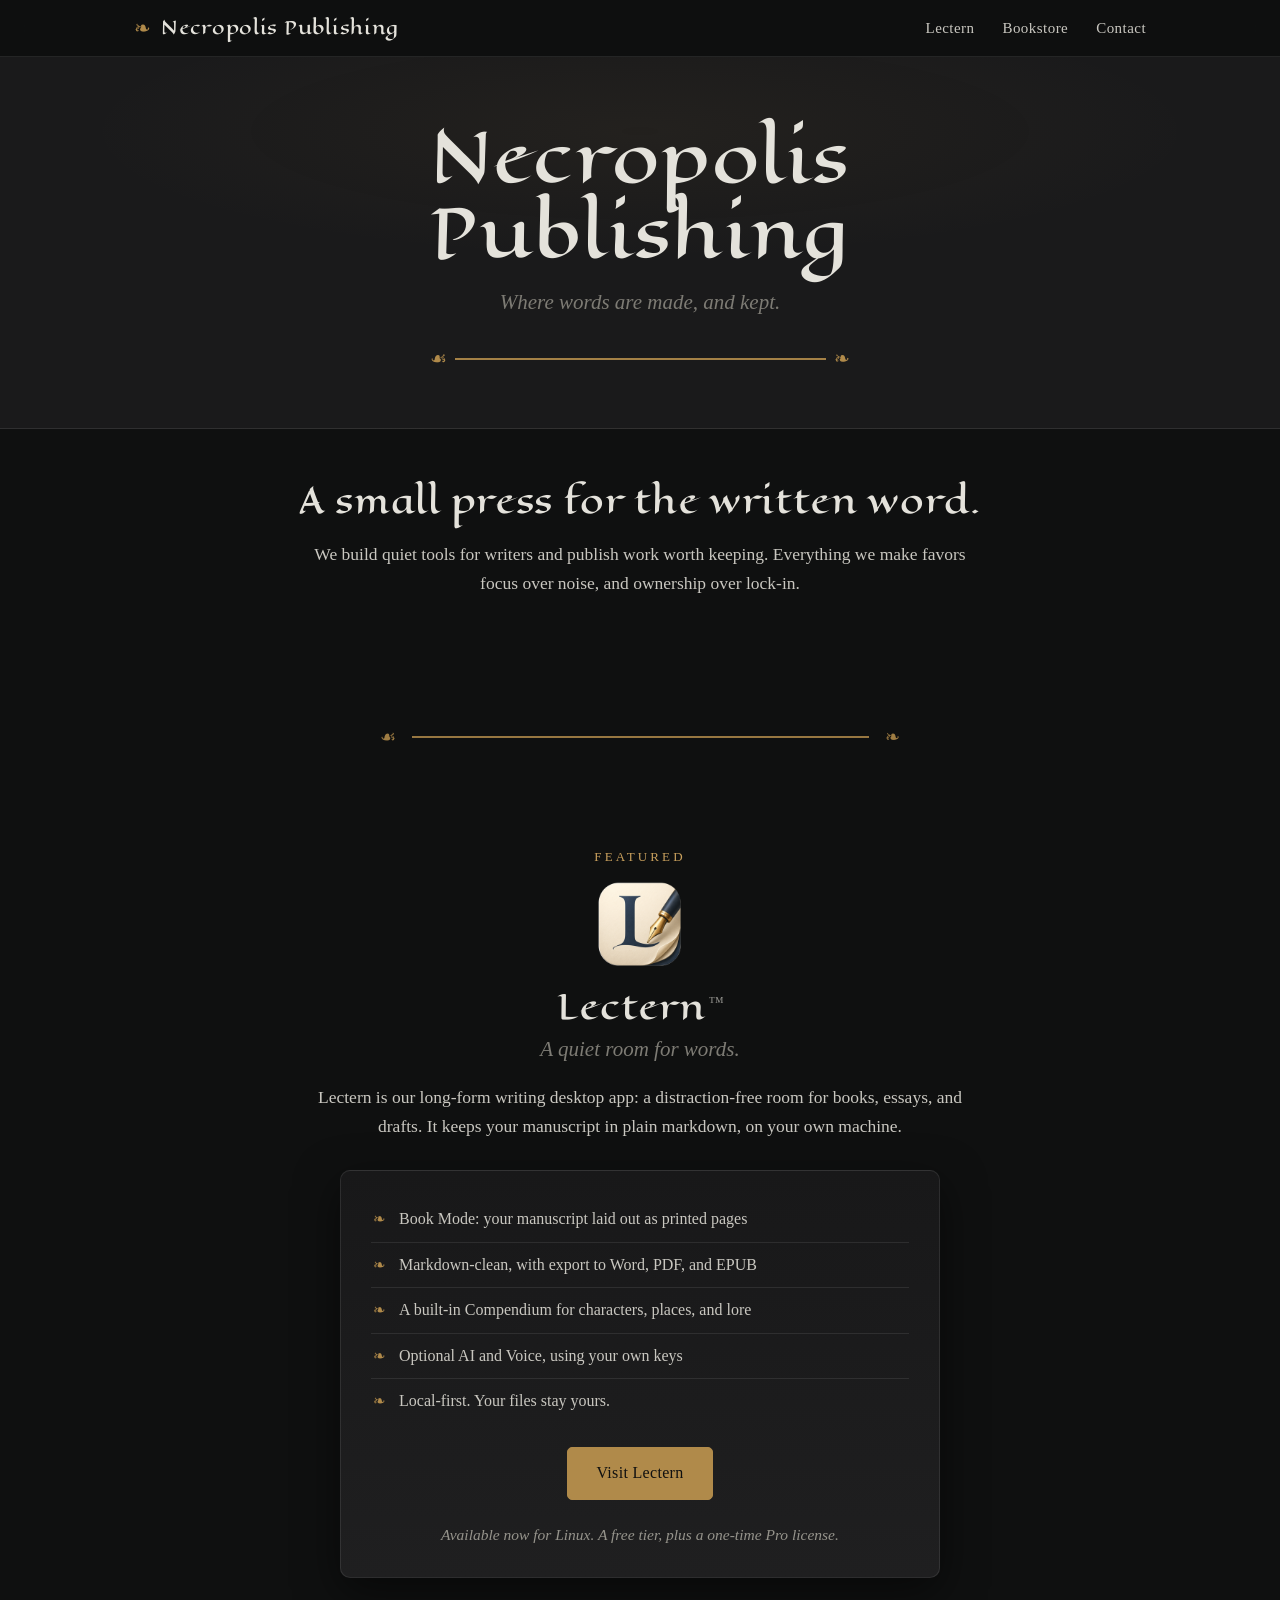
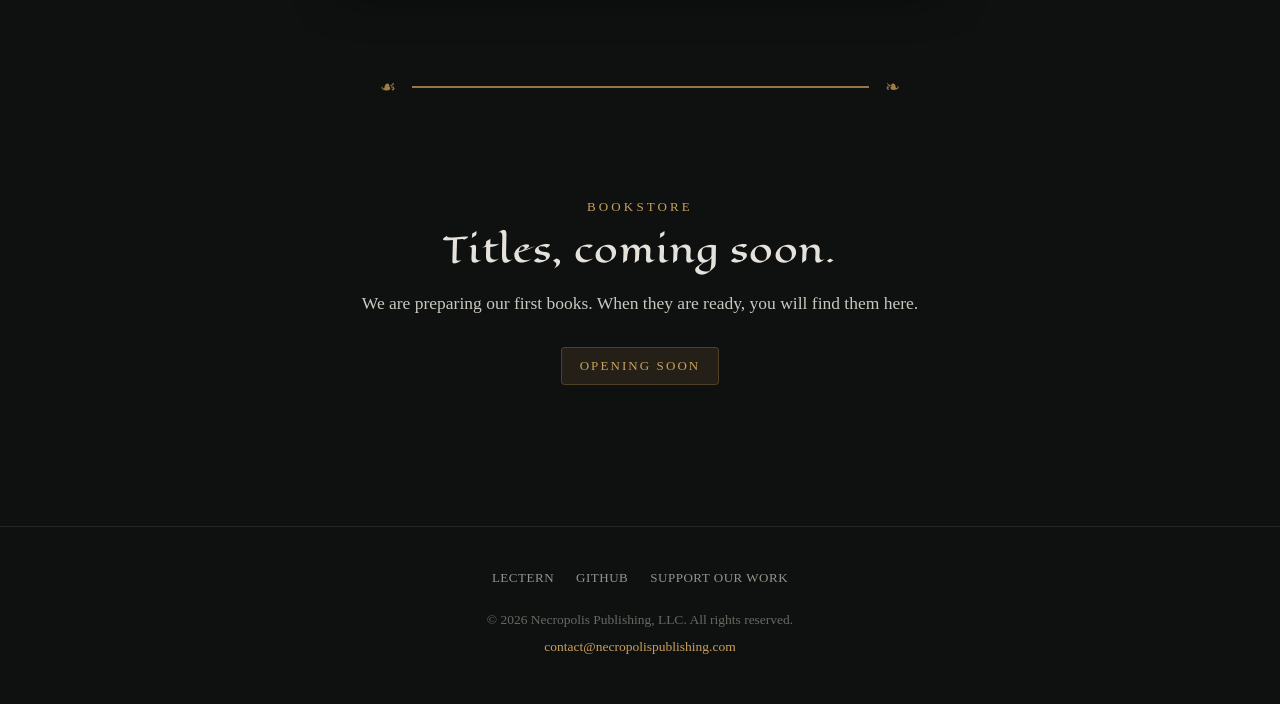
==== commit 0969c453: "Add files via upload" ====
--- a/index.html
+++ b/index.html
@@ -3,12 +3,19 @@
 <head>
 <meta charset="UTF-8">
 <meta name="viewport" content="width=device-width, initial-scale=1.0">
-<title>Lectern — A quiet room for words</title>
-<meta name="description" content="Lectern is a distraction-free, markdown-native desktop app for long-form writing. Book Mode, a built-in Compendium, optional AI assistance, Voice dictation and read-aloud, and your files stay yours. By Necropolis Publishing.">
-<meta property="og:title" content="Lectern — A quiet room for words">
-<meta property="og:description" content="Long-form writing, the way books are made.">
+<title>Necropolis Publishing</title>
+<meta name="description" content="Necropolis Publishing is a small press for the written word. Makers of Lectern, a quiet desktop app for long-form writing. Books coming soon.">
+<meta property="og:title" content="Necropolis Publishing">
+<meta property="og:description" content="A small press for the written word. Makers of Lectern.">
 <meta property="og:type" content="website">
-<meta property="og:url" content="https://lectern.necropolispublishing.com">
+<meta property="og:url" content="https://necropolispublishing.com">
+<link rel="icon" href="favicon.ico" sizes="any">
+<link rel="icon" type="image/png" sizes="32x32" href="favicon-32.png">
+<link rel="icon" type="image/png" sizes="16x16" href="favicon-16.png">
+<link rel="apple-touch-icon" sizes="180x180" href="apple-touch-icon.png">
+<meta property="og:image" content="https://necropolispublishing.com/og-image.png">
+<meta name="twitter:card" content="summary">
+<meta name="twitter:image" content="https://necropolispublishing.com/og-image.png">
 <link rel="preconnect" href="https://fonts.googleapis.com">
 <link rel="preconnect" href="https://fonts.gstatic.com" crossorigin>
 <link href="https://fonts.googleapis.com/css2?family=Eagle+Lake&display=swap" rel="stylesheet">
@@ -18,39 +25,22 @@
 
 <header>
   <nav>
-    <a href="index.html" class="brand" aria-label="Lectern home">
-      <svg class="brand-icon" viewBox="0 0 200 200" xmlns="http://www.w3.org/2000/svg" aria-hidden="true"
-           fill="none" stroke="#b08a4a" stroke-width="9" stroke-linejoin="round" stroke-linecap="round">
-        <path d="M100 36 C82 28, 58 26, 38 32 L38 96 C58 90, 82 92, 100 100 C118 92, 142 90, 162 96 L162 32 C142 26, 118 28, 100 36 Z" />
-        <path d="M100 44 L100 100" />
-        <path d="M30 104 L170 104 L162 124 L38 124 Z" />
-        <path d="M88 124 C90 144, 84 164, 74 176 L126 176 C116 164, 110 144, 112 124" />
-        <rect x="58" y="176" width="84" height="14" rx="7" />
-      </svg>
-      <span class="brand-word">Lectern</span>
+    <a href="#top" class="brand" aria-label="Necropolis Publishing home">
+      <span class="brand-leaf" aria-hidden="true">&#x2767;</span>
+      <span class="brand-word">Necropolis Publishing</span>
     </a>
     <ul class="nav-links">
-      <li><a href="features.html">Features</a></li>
-      <li><a href="pricing.html">Pricing</a></li>
-      <li><a href="download.html">Download</a></li>
-      <li><a href="about.html">About</a></li>
-      <li><a href="contribute.html">Contribute</a></li>
+      <li><a href="#lectern">Lectern</a></li>
+      <li><a href="#bookstore">Bookstore</a></li>
+      <li><a href="#contact">Contact</a></li>
     </ul>
   </nav>
 </header>
 
-<div class="hero">
+<div class="hero" id="top">
   <div class="hero-inner">
-    <svg class="hero-icon" viewBox="0 0 200 200" xmlns="http://www.w3.org/2000/svg" aria-hidden="true"
-         fill="none" stroke="#b08a4a" stroke-width="6" stroke-linejoin="round" stroke-linecap="round">
-      <path d="M100 36 C82 28, 58 26, 38 32 L38 96 C58 90, 82 92, 100 100 C118 92, 142 90, 162 96 L162 32 C142 26, 118 28, 100 36 Z" />
-      <path d="M100 44 L100 100" />
-      <path d="M30 104 L170 104 L162 124 L38 124 Z" />
-      <path d="M88 124 C90 144, 84 164, 74 176 L126 176 C116 164, 110 144, 112 124" />
-      <rect x="58" y="176" width="84" height="14" rx="7" />
-    </svg>
-    <h1 class="hero-title">Lectern<span class="tm">&trade;</span></h1>
-    <p class="hero-tagline">A quiet room for words.</p>
+    <h1 class="hero-title">Necropolis Publishing</h1>
+    <p class="hero-tagline">Where words are made, and kept.</p>
     <div class="welcome-line" aria-hidden="true">
       <span class="leaf">&#x2619;</span>
       <span class="rule"></span>
@@ -61,44 +51,71 @@
 
 <section>
   <div class="intro">
-    <h2>Long-form writing, the way books are made.</h2>
+    <h2>A small press for the written word.</h2>
     <p class="body">
-      Lectern is a long-form writing environment shaped around the way books
-      actually get made — paragraph by paragraph, scene by scene, without ribbons
-      of toolbars or tabs of distraction.
+      We build quiet tools for writers and publish work worth keeping.
+      Everything we make favors focus over noise, and ownership over lock-in.
+    </p>
+  </div>
+</section>
+
+<div class="ornament" aria-hidden="true">
+  <span class="leaf">&#x2619;</span>
+  <span class="rule"></span>
+  <span class="leaf">&#x2767;</span>
+</div>
+
+<section id="lectern">
+  <div class="intro">
+    <p class="eyebrow">Featured</p>
+    <img class="product-mark" src="lectern-mark.png" alt="Lectern" draggable="false">
+    <h2 style="margin-bottom:4px">Lectern<span class="tm">&trade;</span></h2>
+    <p class="product-tagline">A quiet room for words.</p>
+    <p class="body">
+      Lectern is our long-form writing desktop app: a distraction-free room
+      for books, essays, and drafts. It keeps your manuscript in plain markdown,
+      on your own machine.
     </p>
     <div class="intro-card">
-    <ul class="bullets">
-      <li>Book Mode — your manuscript laid out as printed pages</li>
-      <li>Markdown-clean — exports to Word, PDF, and EPUB</li>
-      <li>Built-in Compendium for characters, places, and lore</li>
-      <li>Optional AI assistance (bring your own API key)</li>
-      <li>Voice: dictate your draft, or hear it read back (Pro)</li>
-      <li>Tranquility mode — full-screen, no chrome</li>
-      <li>Your files stay yours. No cloud lock-in. Ever.</li>
-      <li class="more"><a href="features.html">See full list.</a></li>
-    </ul>
-    <div class="btn-row">
-      <a class="btn" href="download.html">Download Lectern Free</a>
-      <a class="btn primary" href="https://buy.stripe.com/00waEZ5259uZavebgz1oI00">Buy Lectern Pro — $29</a>
-    </div>
-    <p class="note">
-      See <a href="pricing.html">pricing</a> — a free tier plus a one-time Pro
-      license. Available now for Linux.
-    </p>
+      <ul class="bullets">
+        <li>Book Mode: your manuscript laid out as printed pages</li>
+        <li>Markdown-clean, with export to Word, PDF, and EPUB</li>
+        <li>A built-in Compendium for characters, places, and lore</li>
+        <li>Optional AI and Voice, using your own keys</li>
+        <li>Local-first. Your files stay yours.</li>
+      </ul>
+      <div class="btn-row">
+        <a class="btn primary" href="https://lectern.necropolispublishing.com">Visit Lectern</a>
+      </div>
+      <p class="note">
+        Available now for Linux. A free tier, plus a one-time Pro license.
+      </p>
     </div>
   </div>
 </section>
 
-<footer>
+<div class="ornament" aria-hidden="true">
+  <span class="leaf">&#x2619;</span>
+  <span class="rule"></span>
+  <span class="leaf">&#x2767;</span>
+</div>
+
+<section id="bookstore">
+  <div class="intro">
+    <p class="eyebrow">Bookstore</p>
+    <h2>Titles, coming soon.</h2>
+    <p class="body">
+      We are preparing our first books. When they are ready, you will find them here.
+    </p>
+    <p class="coming"><span class="pill">Opening soon</span></p>
+  </div>
+</section>
+
+<footer id="contact">
   <ul class="footer-links">
-    <li><a href="features.html">Features</a></li>
-    <li><a href="pricing.html">Pricing</a></li>
-    <li><a href="download.html">Download</a></li>
-    <li><a href="about.html">About</a></li>
-    <li><a href="contribute.html">Contribute</a></li><li><a href="terms.html">Terms</a></li>
-    <li><a href="privacy.html">Privacy</a></li>
-    <li><a href="refund.html">Refund</a></li>
+    <li><a href="https://lectern.necropolispublishing.com">Lectern</a></li>
+    <li><a href="https://github.com/NecropolisPublishing">GitHub</a></li>
+    <li><a href="https://buymeacoffee.com/necropolispublishing">Support Our Work</a></li>
   </ul>
   <p>&copy; 2026 Necropolis Publishing, LLC. All rights reserved.</p>
   <p><a href="mailto:contact@necropolispublishing.com">contact@necropolispublishing.com</a></p>
--- a/style.css
+++ b/style.css
@@ -0,0 +1,231 @@
+/* ============================================================
+   Lectern — Necropolis Publishing
+   Shared stylesheet  ·  Gold Elegance
+   Eagle Lake (display) + Palatino (body)
+   ============================================================ */
+
+:root {
+  --bg: #0f1010;
+  --bg-hero: #1a1a1b;
+  --bg-card: #181819;
+  --bg-elevated: #1f1f20;
+  --ink: #e4e2db;
+  --ink-soft: #c9c7c0;
+  --ink-dim: #95938b;
+  --ink-faint: #6a6862;
+  --hero-gray: #6a6a6a;
+  --accent: #b08a4a;
+  --accent-bright: #c9a05d;
+  --accent-soft: rgba(176, 138, 74, 0.14);
+  --border: rgba(255, 255, 255, 0.09);
+  --shadow: 0 14px 44px rgba(0, 0, 0, 0.5);
+  --body: 'Palatino Linotype', Palatino, 'URW Palladio L', 'Noto Serif', Georgia, serif;
+  --display: 'Eagle Lake', 'Palatino Linotype', Palatino, Georgia, serif;
+  --maxw: 1080px;
+}
+
+* { box-sizing: border-box; }
+html { scroll-behavior: smooth; }
+html, body {
+  margin: 0; padding: 0;
+  background: var(--bg);
+  color: var(--ink);
+  font-family: var(--body);
+  font-size: 17px;
+  line-height: 1.65;
+  -webkit-font-smoothing: antialiased;
+  text-rendering: optimizeLegibility;
+}
+body { min-height: 100vh; }
+
+a { color: var(--accent-bright); text-decoration: none; border-bottom: 1px solid transparent; transition: border-color .2s, color .2s; }
+a:hover { border-bottom-color: var(--accent); }
+
+/* ============ Header / Nav ============ */
+header {
+  position: sticky; top: 0; z-index: 100;
+  backdrop-filter: blur(14px);
+  background: rgba(15, 16, 16, 0.82);
+  border-bottom: 1px solid var(--border);
+}
+nav {
+  max-width: var(--maxw); margin: 0 auto;
+  padding: 14px 34px;
+  display: flex; justify-content: space-between; align-items: center; gap: 24px;
+}
+.brand { display: flex; align-items: center; gap: 10px; border: none; }
+.brand:hover { border: none; }
+.brand-icon { width: 28px; height: 28px; display: block; }
+.brand-word { font-family: var(--display); font-size: 21px; letter-spacing: .04em; color: var(--ink); line-height: 1; transition: color .2s; }
+.brand:hover .brand-word { color: var(--accent-bright); }
+.nav-links { display: flex; gap: 28px; align-items: center; list-style: none; margin: 0; padding: 0; }
+.nav-links a { color: var(--ink-soft); font-size: 15px; letter-spacing: .03em; border: none; }
+.nav-links a:hover { color: var(--accent-bright); border: none; }
+.nav-links a[aria-current="page"],
+.nav-links a[aria-current="page"]:hover { color: var(--accent-bright); border-bottom: 2px solid var(--accent); }
+@media (max-width: 600px) {
+  nav { padding: 12px 18px; gap: 12px; }
+  .nav-links { gap: 16px; }
+  .nav-links a { font-size: 14px; }
+}
+
+/* ============ Hero (home — matches app welcome screen) ============ */
+.hero {
+  background:
+    radial-gradient(ellipse 70% 55% at 50% 20%, rgba(176, 138, 74, 0.06), transparent 62%),
+    var(--bg-hero);
+  border-bottom: 1px solid var(--border);
+  padding: 64px 32px 60px;
+  text-align: center;
+}
+.hero-inner { max-width: 760px; margin: 0 auto; display: flex; flex-direction: column; align-items: center; }
+.hero-icon { width: 104px; height: 104px; margin-bottom: 6px; opacity: 0; animation: rise .9s ease .05s forwards; }
+.hero-title {
+  font-family: var(--display);
+  font-size: clamp(42px, 7vw, 68px);
+  font-weight: 400; letter-spacing: .02em; color: var(--hero-gray);
+  margin: 0; line-height: 1.1; opacity: 0; animation: rise .9s ease .18s forwards;
+}
+.hero-title .tm { font-family: var(--body); font-size: .26em; vertical-align: super; opacity: .6; margin-left: 4px; letter-spacing: 0; }
+.hero-tagline { font-style: italic; color: #7d7b74; font-size: clamp(17px, 2.2vw, 21px); margin: 14px 0 0; opacity: 0; animation: rise .9s ease .3s forwards; }
+.welcome-line {
+  display: flex; align-items: center; justify-content: center; gap: 8px;
+  width: min(420px, 80%); margin: 30px auto 0; color: var(--accent);
+  user-select: none; pointer-events: none; opacity: 0; animation: rise .9s ease .42s forwards;
+}
+.welcome-line .leaf { font-size: 19px; line-height: 1; }
+.welcome-line .rule { flex: 1; height: 2px; background: var(--accent); opacity: .92; }
+@keyframes rise { from { opacity: 0; transform: translateY(12px); } to { opacity: 1; transform: translateY(0); } }
+
+/* ============ Page heads (interior pages) ============ */
+.page-head { max-width: var(--maxw); margin: 0 auto; padding: 60px 34px 8px; text-align: center; }
+.eyebrow { color: var(--accent-bright); font-size: 13px; letter-spacing: .24em; text-transform: uppercase; margin: 0 0 12px; }
+.page-head h1 { font-family: var(--display); font-size: clamp(30px, 4.6vw, 46px); font-weight: 400; color: var(--ink); margin: 0; letter-spacing: .02em; line-height: 1.15; }
+.page-head .lede { color: var(--ink-dim); font-style: italic; font-size: clamp(17px, 2vw, 20px); max-width: 620px; margin: 18px auto 0; }
+
+/* ornamental section divider (leaf · line · leaf) — the brand mark */
+.ornament { display: flex; align-items: center; justify-content: center; gap: 16px; width: min(520px, 80%); margin: 48px auto; color: var(--accent); user-select: none; }
+.ornament .leaf { font-size: 18px; line-height: 1; opacity: .9; }
+.ornament .rule { flex: 1; height: 2px; background: var(--accent); opacity: .85; }
+
+/* ============ Sections ============ */
+section { max-width: var(--maxw); margin: 0 auto; padding: 52px 34px; }
+section h2 { font-family: var(--display); font-size: clamp(24px, 3.4vw, 34px); font-weight: 400; margin: 0 0 16px; color: var(--ink); letter-spacing: .02em; line-height: 1.2; }
+@media (max-width: 600px) { section { padding: 40px 20px; } .page-head { padding: 48px 20px 8px; } .hero { padding: 54px 20px 50px; } }
+
+/* ============ Home intro block ============ */
+.intro { max-width: 720px; text-align: center; margin: 0 auto; }
+.intro h2 { margin-bottom: 18px; }
+.intro p.body { color: var(--ink-soft); font-size: 17.5px; margin: 0 auto 30px; max-width: 660px; }
+.intro-card {
+  background: linear-gradient(180deg, var(--bg-card), var(--bg-elevated));
+  border: 1px solid var(--border); border-radius: 10px;
+  padding: 26px 30px 30px; max-width: 600px; margin: 0 auto; box-shadow: var(--shadow);
+}
+.bullets { list-style: none; padding: 0; margin: 0 0 24px; text-align: left; }
+.bullets li { position: relative; padding: 9px 0 9px 28px; color: var(--ink-soft); font-size: 16px; border-bottom: 1px solid var(--border); }
+.bullets li:last-child { border-bottom: none; }
+.bullets li::before { content: '\2767'; position: absolute; left: 2px; top: 10px; color: var(--accent); font-size: 15px; }
+.bullets li.more { font-style: italic; }
+.bullets li.more::before { content: '\2192'; }
+.pill { display: inline-block; padding: 7px 18px; background: var(--accent-soft); color: var(--accent-bright); font-size: 13px; letter-spacing: .16em; text-transform: uppercase; border-radius: 4px; border: 1px solid rgba(176,138,74,.3); }
+.note { color: var(--ink-dim); font-style: italic; font-size: 15.5px; margin: 22px auto 0; max-width: 600px; }
+
+/* ============ Buttons ============ */
+.btn { display: inline-block; padding: 12px 28px; font-family: var(--body); font-size: 16px; color: var(--ink); background: transparent; border: 1px solid var(--accent); border-radius: 5px; cursor: pointer; transition: background .2s, color .2s; text-decoration: none; letter-spacing: .02em; }
+.btn:hover { background: var(--accent-soft); border-color: var(--accent); }
+.btn.primary { background: var(--accent); color: var(--bg); }
+.btn.primary:hover { background: transparent; color: var(--accent-bright); }
+.btn.disabled, .btn[aria-disabled="true"] { opacity: .5; cursor: default; pointer-events: none; }
+.btn-row { display: flex; gap: 14px; justify-content: center; flex-wrap: wrap; margin-top: 6px; }
+
+/* ============ Features page (compartmentalized) ============ */
+.tier-banner { text-align: center; margin: 8px auto 36px; }
+.tier-banner .ornament { margin: 18px auto 16px; width: min(300px, 64%); }
+.page-head .eyebrow { font-size: 16px; letter-spacing: .26em; margin-bottom: 24px; }
+.page-head h1 { font-size: clamp(34px, 5.2vw, 54px); }
+.page-head .lede { font-size: clamp(18px, 2.2vw, 22px); margin-top: 26px; }
+.tier-banner .t-name { font-family: var(--display); font-size: clamp(26px, 4vw, 38px); color: var(--ink); }
+.tier-banner .t-sub { color: var(--ink-dim); font-style: italic; font-size: 16.5px; max-width: 640px; margin: 10px auto 0; }
+.fgroup {
+  max-width: 960px; margin: 0 auto 22px;
+  background: linear-gradient(180deg, var(--bg-card), var(--bg-elevated));
+  border: 1px solid var(--border); border-radius: 10px; padding: 4px 30px 22px;
+}
+.group-eyebrow { color: var(--accent-bright); font-size: 15px; letter-spacing: .2em; text-transform: uppercase; margin: 26px 0 8px; text-align: center; }
+.fgrid { display: grid; grid-template-columns: 1fr 1fr; gap: 0 38px; }
+@media (max-width: 760px) { .fgrid { grid-template-columns: 1fr; } }
+.feature { padding: 16px 0; border-top: 1px solid var(--border); }
+.feature h3 { font-family: var(--display); font-size: 18px; font-weight: 400; color: var(--ink); margin: 0 0 6px; letter-spacing: .01em; }
+.feature p { color: var(--ink-dim); font-size: 16px; margin: 0; line-height: 1.6; }
+
+/* ============ Pricing ============ */
+.pricing-grid { display: grid; grid-template-columns: 1fr 1fr; gap: 28px; max-width: 880px; margin: 0 auto; }
+@media (max-width: 760px) { .pricing-grid { grid-template-columns: 1fr; } }
+.price-card.span-full { grid-column: 1 / -1; }
+.price-card.span-full .price-features { columns: 2; column-gap: 38px; margin-bottom: 22px; }
+.price-card.span-full .btn { align-self: center; padding-left: 48px; padding-right: 48px; }
+@media (max-width: 620px) { .price-card.span-full .price-features { columns: 1; } }
+.price-card { background: linear-gradient(180deg, var(--bg-card), var(--bg-elevated)); border: 1px solid var(--border); border-radius: 10px; padding: 36px 30px; box-shadow: var(--shadow); display: flex; flex-direction: column; }
+.price-card.featured { border-color: rgba(176, 138, 74, 0.5); }
+.price-tier { font-family: var(--display); font-size: 22px; color: var(--ink); margin: 0 0 4px; }
+.price-sub { color: var(--ink-dim); font-style: italic; font-size: 15.5px; margin: 0 0 22px; min-height: 22px; }
+.price-amount { font-family: var(--display); font-size: 40px; color: var(--accent-bright); line-height: 1; margin: 0 0 6px; }
+.price-note { color: var(--ink-faint); font-size: 13.5px; margin: 0 0 22px; min-height: 18px; line-height: 1.5; }
+.price-features { list-style: none; padding: 0; margin: 0 0 28px; flex: 1; }
+.price-features li { padding: 9px 0 9px 24px; color: var(--ink-soft); font-size: 15.5px; position: relative; border-bottom: 1px solid var(--border); line-height: 1.5; }
+.price-features li:last-child { border-bottom: none; }
+.price-features li::before { content: '\2767'; position: absolute; left: 2px; top: 10px; color: var(--accent); font-size: 14px; }
+.price-features li.heading { color: var(--ink); font-style: italic; border-bottom: none; padding-left: 0; }
+.price-features li.heading::before { content: none; }
+.byok-note { max-width: 720px; margin: 44px auto 0; text-align: center; color: var(--ink-faint); font-size: 14.5px; font-style: italic; line-height: 1.7; }
+
+/* ============ Download ============ */
+.dl-card { max-width: 580px; margin: 0 auto; text-align: center; background: linear-gradient(180deg, var(--bg-card), var(--bg-elevated)); border: 1px solid var(--border); border-radius: 10px; padding: 40px 32px; box-shadow: var(--shadow); }
+.dl-card .platform { font-family: var(--display); font-size: 23px; color: var(--ink); margin: 0 0 6px; }
+.dl-card p { color: var(--ink-dim); font-size: 16px; margin: 0 0 22px; }
+.roadmap { max-width: 580px; margin: 36px auto 0; padding: 0; }
+.roadmap li { color: var(--ink-dim); font-size: 16px; padding: 7px 0; list-style: none; }
+.roadmap li b { color: var(--ink); font-weight: 600; font-style: normal; }
+
+/* ============ About / Legend ============ */
+.legend { max-width: 700px; margin: 0 auto; }
+.legend p { color: var(--ink-soft); font-size: 17.5px; line-height: 1.8; margin: 0 0 22px; }
+.legend .closing { color: var(--ink-dim); font-style: italic; }
+.contact-line { text-align: center; color: var(--ink-dim); font-size: 16.5px; margin: 8px 0 0; }
+.contact-line a { font-size: 17px; }
+
+/* ============ Legal / prose pages ============ */
+.legal { max-width: 740px; margin: 0 auto; padding: 56px 34px 36px; }
+.legal h1 { font-family: var(--display); font-size: clamp(26px, 4vw, 38px); font-weight: 400; color: var(--ink); margin: 0 0 8px; letter-spacing: .02em; }
+.legal .updated { color: var(--ink-faint); font-size: 14px; font-style: italic; margin: 0 0 36px; }
+.legal h2 { font-family: var(--display); font-size: 20px; font-weight: 400; color: var(--ink); margin: 36px 0 12px; letter-spacing: .01em; }
+.legal p, .legal li { color: var(--ink-dim); font-size: 16.5px; line-height: 1.75; }
+.legal p { margin: 0 0 16px; }
+.legal ul { margin: 0 0 16px; padding-left: 22px; }
+.legal li { margin: 0 0 9px; }
+.legal strong { color: var(--ink); font-weight: 600; }
+
+/* ============ Footer ============ */
+footer { border-top: 1px solid var(--border); padding: 40px 34px; text-align: center; color: var(--ink-faint); font-size: 13.5px; margin-top: 72px; }
+footer p { margin: 5px 0; }
+.footer-links { display: flex; gap: 22px; justify-content: center; flex-wrap: wrap; list-style: none; padding: 0; margin: 0 0 20px; }
+.footer-links a { color: var(--ink-dim); font-size: 13px; letter-spacing: .04em; text-transform: uppercase; border: none; }
+.footer-links a:hover { color: var(--accent-bright); border: none; }
+
+/* ============================================================
+   Necropolis Publishing — home additions
+   (layered over the shared Gold Elegance core above)
+   ============================================================ */
+nav { flex-wrap: wrap; row-gap: 8px; }
+.brand-leaf { color: var(--accent); font-size: 20px; line-height: 1; }
+.brand-word { font-size: 18px; }               /* full press name runs long */
+.hero-title { color: var(--ink); }             /* the press name reads clearly */
+.tm { font-family: var(--body); font-size: .45em; vertical-align: super; opacity: .6; letter-spacing: 0; margin-left: 3px; }
+.product-mark { width: 92px; height: 92px; display: block; margin: 2px auto 16px; }
+.product-tagline { font-style: italic; color: #7d7b74; font-size: clamp(17px, 2.2vw, 21px); text-align: center; margin: 0 0 16px; }
+.coming { text-align: center; margin-top: 10px; }
+@media (max-width: 600px) {
+  .brand-word { font-size: 14px; }
+  .brand-leaf { font-size: 16px; }
+}
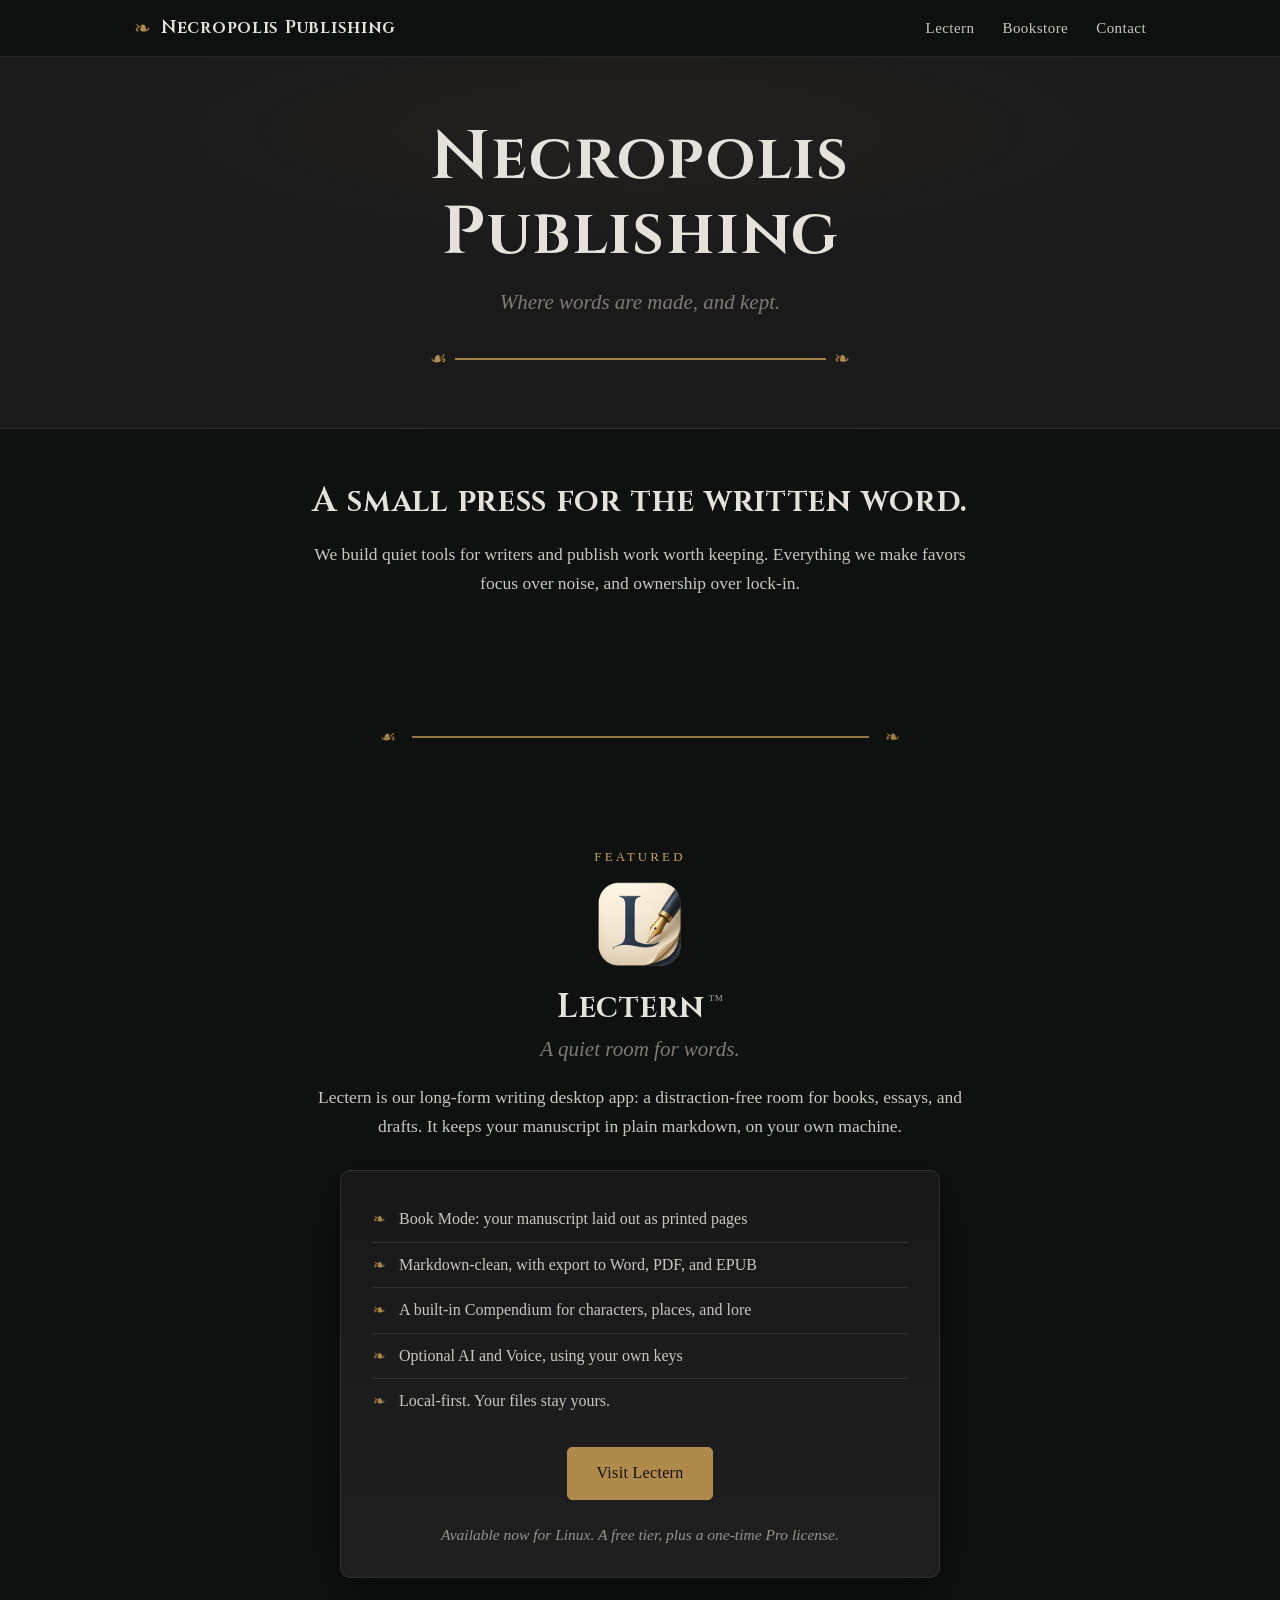
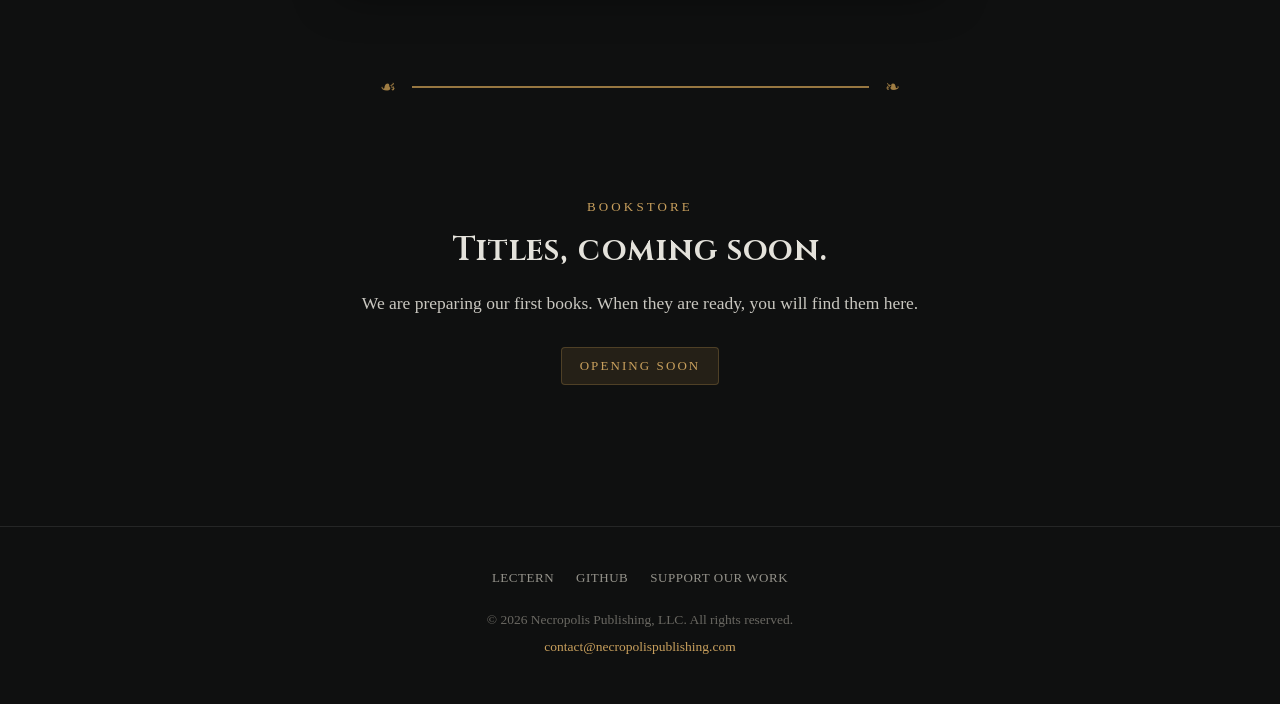
==== commit 8a874716: "Add files via upload" ====
--- a/index.html
+++ b/index.html
@@ -16,9 +16,6 @@
 <meta property="og:image" content="https://necropolispublishing.com/og-image.png">
 <meta name="twitter:card" content="summary">
 <meta name="twitter:image" content="https://necropolispublishing.com/og-image.png">
-<link rel="preconnect" href="https://fonts.googleapis.com">
-<link rel="preconnect" href="https://fonts.gstatic.com" crossorigin>
-<link href="https://fonts.googleapis.com/css2?family=Eagle+Lake&display=swap" rel="stylesheet">
 <link rel="stylesheet" href="style.css">
 </head>
 <body>
--- a/style.css
+++ b/style.css
@@ -1,3 +1,11 @@
+@font-face {
+  font-family: 'Necropolis Titling';
+  src: url('NecropolisTitling.woff2') format('woff2');
+  font-weight: 100 900;
+  font-style: normal;
+  font-display: swap;
+}
+
 /* ============================================================
    Lectern — Necropolis Publishing
    Shared stylesheet  ·  Gold Elegance
@@ -20,7 +28,7 @@
   --border: rgba(255, 255, 255, 0.09);
   --shadow: 0 14px 44px rgba(0, 0, 0, 0.5);
   --body: 'Palatino Linotype', Palatino, 'URW Palladio L', 'Noto Serif', Georgia, serif;
-  --display: 'Eagle Lake', 'Palatino Linotype', Palatino, Georgia, serif;
+  --display: 'Necropolis Titling', 'Trajan Pro', Cinzel, 'Palatino Linotype', Georgia, serif;
   --maxw: 1080px;
 }
 
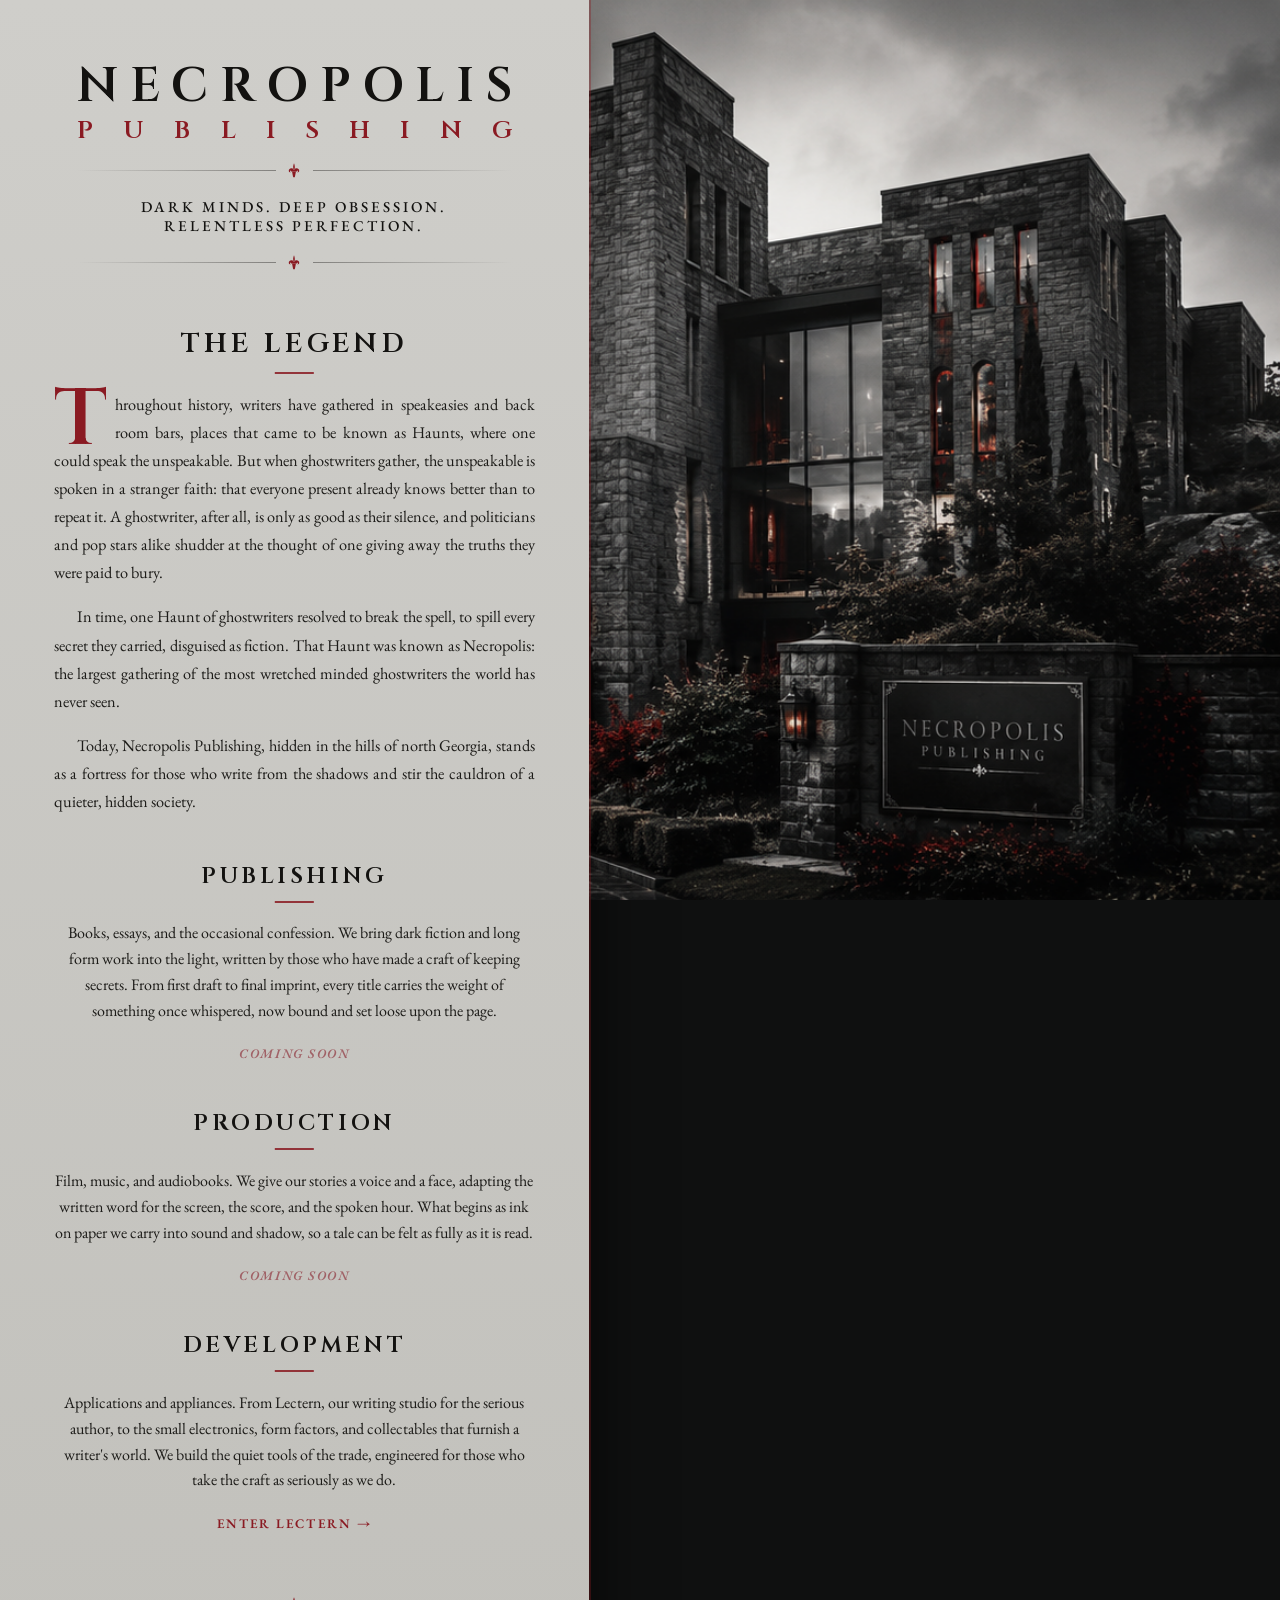
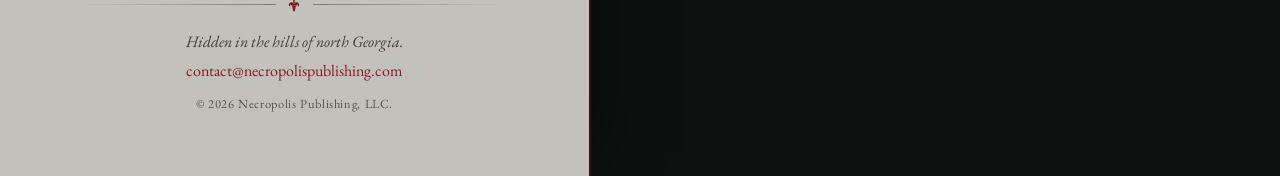
==== commit d0695b51: "Add files via upload" ====
--- a/index.html
+++ b/index.html
@@ -1,122 +1,429 @@
 <!DOCTYPE html>
-<html lang="en">
+<html lang="en" class="no-js">
 <head>
-<meta charset="UTF-8">
-<meta name="viewport" content="width=device-width, initial-scale=1.0">
-<title>Necropolis Publishing</title>
-<meta name="description" content="Necropolis Publishing is a small press for the written word. Makers of Lectern, a quiet desktop app for long-form writing. Books coming soon.">
-<meta property="og:title" content="Necropolis Publishing">
-<meta property="og:description" content="A small press for the written word. Makers of Lectern.">
-<meta property="og:type" content="website">
-<meta property="og:url" content="https://necropolispublishing.com">
-<link rel="icon" href="favicon.ico" sizes="any">
-<link rel="icon" type="image/png" sizes="32x32" href="favicon-32.png">
-<link rel="icon" type="image/png" sizes="16x16" href="favicon-16.png">
-<link rel="apple-touch-icon" sizes="180x180" href="apple-touch-icon.png">
-<meta property="og:image" content="https://necropolispublishing.com/og-image.png">
-<meta name="twitter:card" content="summary">
-<meta name="twitter:image" content="https://necropolispublishing.com/og-image.png">
-<link rel="stylesheet" href="style.css">
+  <meta charset="UTF-8">
+  <meta name="viewport" content="width=device-width, initial-scale=1.0">
+  <title>Necropolis Publishing</title>
+  <meta name="description" content="Necropolis Publishing. Dark minds. Deep obsession. Relentless perfection. A fortress for those who write from the shadows, hidden in the hills of north Georgia.">
+
+  <!-- Open Graph -->
+  <meta property="og:title" content="Necropolis Publishing">
+  <meta property="og:description" content="Dark minds. Deep obsession. Relentless perfection.">
+  <meta property="og:type" content="website">
+  <meta property="og:url" content="https://necropolispublishing.com">
+  <meta property="og:image" content="https://necropolispublishing.com/og-image.png">
+  <meta name="twitter:card" content="summary">
+  <meta name="twitter:title" content="Necropolis Publishing">
+  <meta name="twitter:description" content="Dark minds. Deep obsession. Relentless perfection.">
+  <meta name="twitter:image" content="https://necropolispublishing.com/og-image.png">
+  <meta name="theme-color" content="#8a1a22">
+
+  <!-- Favicons. Keep these files in the same folder as this page. -->
+  <link rel="icon" href="favicon.ico" sizes="any">
+  <link rel="icon" type="image/svg+xml" href="favicon.svg">
+  <link rel="apple-touch-icon" href="apple-touch-icon.png">
+  <link rel="manifest" href="site.webmanifest">
+
+  <!-- Display face: our own Necropolis Titling (Cinzel derivative, OFL, self-hosted). Body: EB Garamond. -->
+  <link rel="preconnect" href="https://fonts.googleapis.com">
+  <link rel="preconnect" href="https://fonts.gstatic.com" crossorigin>
+  <link href="https://fonts.googleapis.com/css2?family=EB+Garamond:ital,wght@0,400;0,500;0,600;1,400&display=swap" rel="stylesheet">
+
+  <script>document.documentElement.className = 'js';</script>
+
+  <style>
+    @font-face {
+      font-family: 'Necropolis Titling';
+      src: url('NecropolisTitling.woff2') format('woff2');
+      font-weight: 100 900;
+      font-style: normal;
+      font-display: swap;
+    }
+    :root {
+      --panel-top: #cfceca;
+      --panel-bottom: #c1c0bb;
+      --ink: #1c1b18;
+      --ink-strong: #131210;
+      --ink-soft: #423f39;
+      --crimson: #8a1a22;
+      --crimson-deep: #6d1219;
+      --crimson-mute: #a06166;
+      --rule: rgba(26, 24, 22, 0.42);
+      --wordmark-w: clamp(16rem, 34vw, 28rem);
+      --measure: 33rem;
+      --serif: 'EB Garamond', 'Palatino Linotype', Palatino, 'Book Antiqua', Georgia, serif;
+      --display: 'Necropolis Titling', 'Cinzel', 'Times New Roman', serif;
+    }
+
+    * { margin: 0; padding: 0; box-sizing: border-box; }
+
+    html, body { height: 100%; }
+
+    body {
+      min-height: 100vh;
+      background-color: #0f1010;
+      color: var(--ink);
+      font-family: var(--serif);
+      -webkit-font-smoothing: antialiased;
+      text-rendering: optimizeLegibility;
+    }
+
+    /* Fixed atmosphere behind everything. Using a fixed element rather than
+       background-attachment for reliable rendering across engines. */
+    .bg {
+      position: fixed;
+      inset: 0;
+      z-index: 0;
+      background-color: #14140f;
+      background-image: url('necropolis_no_text.png');
+      background-size: cover;
+      background-position: center right;
+      background-repeat: no-repeat;
+    }
+
+    /* Castle masthead shown only on narrow screens. */
+    .hero {
+      display: none;
+      position: relative;
+      z-index: 1;
+      width: 100%;
+      height: 42vh;
+      min-height: 260px;
+      background-image: url('necropolis_no_text.png');
+      background-size: cover;
+      background-position: center;
+    }
+    .hero::after {
+      content: '';
+      position: absolute;
+      inset: 0;
+      background: linear-gradient(180deg, rgba(15, 16, 16, 0.10) 40%, var(--panel-top) 100%);
+    }
+
+    .panel {
+      position: relative;
+      z-index: 1;
+      width: min(46%, 640px);
+      min-height: 100vh;
+      background: linear-gradient(180deg, var(--panel-top) 0%, var(--panel-bottom) 100%);
+      padding: clamp(3rem, 7vh, 6rem) clamp(1.6rem, 4.2vw, 3.6rem) 4rem;
+      box-shadow: 2px 0 0 rgba(138, 26, 34, 0.35), 26px 0 60px -22px rgba(0, 0, 0, 0.6);
+    }
+
+    .wrap {
+      max-width: var(--measure);
+      margin: 0 auto;
+      text-align: center;
+    }
+
+    /* Wordmark. Both lines fill the same width edge to edge via flex,
+       so PUBLISHING sits directly under NECROPOLIS end to end. */
+    .brand { width: var(--wordmark-w); margin: 0 auto; }
+
+    .brand-line {
+      display: flex;
+      justify-content: space-between;
+      line-height: 1;
+      font-family: var(--display);
+    }
+    .brand-line span { display: block; }
+
+    .brand-necropolis {
+      font-size: clamp(2.1rem, 4.6vw, 3rem);
+      font-weight: 600;
+      color: var(--ink-strong);
+    }
+    .brand-publishing {
+      margin-top: 0.5rem;
+      font-size: clamp(1.15rem, 2.4vw, 1.55rem);
+      font-weight: 500;
+      color: var(--crimson);
+    }
+
+    /* Ornamental rule. One definition, reused, so both lines are identical. */
+    .rule {
+      display: flex;
+      align-items: center;
+      gap: 0.7rem;
+      width: var(--wordmark-w);
+      margin: 1.15rem auto;
+    }
+    .rule-line { flex: 1; height: 1px; }
+    .rule-line.left { background: linear-gradient(to right, transparent, var(--rule)); }
+    .rule-line.right { background: linear-gradient(to left, transparent, var(--rule)); }
+    .fleur {
+      flex: none;
+      height: 1.05rem;
+      width: auto;
+      fill: var(--crimson);
+      display: block;
+    }
+
+    .tagline {
+      font-size: clamp(0.72rem, 1.4vw, 0.94rem);
+      font-weight: 500;
+      letter-spacing: 0.2em;
+      text-transform: uppercase;
+      color: var(--ink-strong);
+      margin: 0 auto;
+    }
+
+    /* Section headings, shared by The Legend and the three offers. */
+    .section {
+      margin-top: clamp(2.6rem, 6vh, 4.2rem);
+    }
+    .section-title {
+      position: relative;
+      font-family: var(--display);
+      font-weight: 600;
+      letter-spacing: 0.16em;
+      text-transform: uppercase;
+      color: var(--ink-strong);
+      font-size: clamp(1.25rem, 2.6vw, 1.7rem);
+      padding-bottom: 0.75rem;
+      margin-bottom: 1.1rem;
+    }
+    .section-title::after {
+      content: '';
+      position: absolute;
+      left: 50%;
+      bottom: 0;
+      transform: translateX(-50%);
+      width: 2.4rem;
+      height: 2px;
+      background: var(--crimson);
+      opacity: 0.85;
+    }
+
+    /* The legend reads like a book: left aligned with a crimson drop cap.
+       first-letter is used instead of initial-letter, which does not render
+       reliably in this environment. */
+    .legend { text-align: left; }
+    .legend p {
+      font-size: clamp(1.02rem, 1.1vw, 1.14rem);
+      line-height: 1.72;
+      color: var(--ink);
+      margin: 0 0 1rem;
+      text-align: justify;
+      -webkit-hyphens: auto;
+      hyphens: auto;
+    }
+    .legend p + p { text-indent: 1.4em; }
+    .legend p:first-of-type::first-letter {
+      float: left;
+      font-family: var(--display);
+      font-weight: 600;
+      font-size: 4.9em;
+      line-height: 0.68;
+      padding: 0.02em 0.1em 0 0;
+      color: var(--crimson);
+    }
+
+    /* Offers */
+    .offer { margin-top: clamp(2.2rem, 5vh, 3.4rem); }
+    .offer-title { font-size: clamp(1.05rem, 2.2vw, 1.4rem); }
+    .offer-copy {
+      font-size: clamp(1rem, 1vw, 1.1rem);
+      line-height: 1.62;
+      color: var(--ink);
+      margin: 0 auto 1.15rem;
+      max-width: 30rem;
+    }
+
+    .cta {
+      display: inline-block;
+      font-family: var(--serif);
+      font-weight: 600;
+      font-size: 0.82rem;
+      letter-spacing: 0.16em;
+      text-transform: uppercase;
+    }
+    .cta-live {
+      position: relative;
+      color: var(--crimson);
+      text-decoration: none;
+      transition: color 0.3s ease;
+    }
+    .cta-live::after {
+      content: '';
+      position: absolute;
+      left: 0; right: 0; bottom: -3px;
+      height: 1px;
+      background: currentColor;
+      transform: scaleX(0);
+      transform-origin: left;
+      transition: transform 0.35s ease;
+    }
+    .cta-live:hover, .cta-live:focus-visible { color: var(--crimson-deep); }
+    .cta-live:hover::after, .cta-live:focus-visible::after { transform: scaleX(1); }
+    .cta-live:focus-visible { outline: 2px solid var(--crimson); outline-offset: 4px; }
+    .cta-live .arrow { font-family: var(--serif); margin-left: 0.4em; }
+
+    .cta-dead {
+      color: var(--crimson-mute);
+      font-style: italic;
+      letter-spacing: 0.12em;
+      cursor: not-allowed;
+      user-select: none;
+    }
+
+    /* Footer */
+    .footer {
+      margin-top: clamp(3rem, 7vh, 5rem);
+      color: var(--ink-soft);
+    }
+    .footer .place {
+      font-style: italic;
+      font-size: 1rem;
+      margin-bottom: 0.5rem;
+    }
+    .footer a {
+      color: var(--crimson);
+      text-decoration: none;
+      border-bottom: 1px solid transparent;
+      transition: border-color 0.3s ease;
+    }
+    .footer a:hover { border-color: var(--crimson); }
+    .footer .copy {
+      display: block;
+      margin-top: 0.9rem;
+      font-size: 0.78rem;
+      letter-spacing: 0.05em;
+      opacity: 0.85;
+    }
+
+    /* Gentle reveal on scroll, progressive and motion safe. */
+    .js .reveal { opacity: 0; transform: translateY(14px); transition: opacity 0.8s ease, transform 0.8s ease; }
+    .js .reveal.in { opacity: 1; transform: none; }
+    @media (prefers-reduced-motion: reduce) {
+      .js .reveal { opacity: 1; transform: none; transition: none; }
+    }
+
+    @media (max-width: 900px) {
+      .bg { display: none; }
+      .hero { display: block; }
+      .panel {
+        width: 100%;
+        box-shadow: none;
+        border: none;
+        background: linear-gradient(180deg, var(--panel-top) 0%, var(--panel-bottom) 100%);
+      }
+    }
+  </style>
 </head>
 <body>
-
-<header>
-  <nav>
-    <a href="#top" class="brand" aria-label="Necropolis Publishing home">
-      <span class="brand-leaf" aria-hidden="true">&#x2767;</span>
-      <span class="brand-word">Necropolis Publishing</span>
-    </a>
-    <ul class="nav-links">
-      <li><a href="#lectern">Lectern</a></li>
-      <li><a href="#bookstore">Bookstore</a></li>
-      <li><a href="#contact">Contact</a></li>
-    </ul>
-  </nav>
-</header>
-
-<div class="hero" id="top">
-  <div class="hero-inner">
-    <h1 class="hero-title">Necropolis Publishing</h1>
-    <p class="hero-tagline">Where words are made, and kept.</p>
-    <div class="welcome-line" aria-hidden="true">
-      <span class="leaf">&#x2619;</span>
-      <span class="rule"></span>
-      <span class="leaf">&#x2767;</span>
+  <div class="bg"></div>
+
+  <div class="hero" aria-hidden="true"></div>
+
+  <main class="panel">
+    <div class="wrap">
+
+      <!-- Wordmark, recreated from the reference. -->
+      <header class="reveal">
+        <div class="brand" aria-label="Necropolis Publishing">
+          <div class="brand-line brand-necropolis" aria-hidden="true">
+            <span>N</span><span>E</span><span>C</span><span>R</span><span>O</span><span>P</span><span>O</span><span>L</span><span>I</span><span>S</span>
+          </div>
+          <div class="brand-line brand-publishing" aria-hidden="true">
+            <span>P</span><span>U</span><span>B</span><span>L</span><span>I</span><span>S</span><span>H</span><span>I</span><span>N</span><span>G</span>
+          </div>
+        </div>
+
+        <div class="rule" aria-hidden="true">
+          <span class="rule-line left"></span>
+          <svg class="fleur" viewBox="0 0 100 120" xmlns="http://www.w3.org/2000/svg" role="img" aria-label="fleur-de-lis">
+            <path d="M50 8 C 44 26 40 42 50 58 C 60 42 56 26 50 8 Z"/>
+            <path d="M50 52 C 40 44 26 42 18 50 C 8 60 12 76 26 74 C 16 68 22 56 40 60 C 44 56 47 54 50 52 Z"/>
+            <path d="M50 52 C 60 44 74 42 82 50 C 92 60 88 76 74 74 C 84 68 78 56 60 60 C 56 56 53 54 50 52 Z"/>
+            <rect x="26" y="58" width="48" height="9" rx="4"/>
+            <path d="M36 67 L64 67 L57 104 C 57 112 43 112 43 104 Z"/>
+          </svg>
+          <span class="rule-line right"></span>
+        </div>
+
+        <p class="tagline">Dark minds. Deep obsession.<br>Relentless perfection.</p>
+
+        <div class="rule" aria-hidden="true">
+          <span class="rule-line left"></span>
+          <svg class="fleur" viewBox="0 0 100 120" xmlns="http://www.w3.org/2000/svg" role="img" aria-label="fleur-de-lis">
+            <path d="M50 8 C 44 26 40 42 50 58 C 60 42 56 26 50 8 Z"/>
+            <path d="M50 52 C 40 44 26 42 18 50 C 8 60 12 76 26 74 C 16 68 22 56 40 60 C 44 56 47 54 50 52 Z"/>
+            <path d="M50 52 C 60 44 74 42 82 50 C 92 60 88 76 74 74 C 84 68 78 56 60 60 C 56 56 53 54 50 52 Z"/>
+            <rect x="26" y="58" width="48" height="9" rx="4"/>
+            <path d="M36 67 L64 67 L57 104 C 57 112 43 112 43 104 Z"/>
+          </svg>
+          <span class="rule-line right"></span>
+        </div>
+      </header>
+
+      <!-- The Legend -->
+      <section class="section reveal">
+        <h2 class="section-title">The Legend</h2>
+        <div class="legend">
+          <p>Throughout history, writers have gathered in speakeasies and back room bars, places that came to be known as Haunts, where one could speak the unspeakable. But when ghostwriters gather, the unspeakable is spoken in a stranger faith: that everyone present already knows better than to repeat it. A ghostwriter, after all, is only as good as their silence, and politicians and pop stars alike shudder at the thought of one giving away the truths they were paid to bury.</p>
+          <p>In time, one Haunt of ghostwriters resolved to break the spell, to spill every secret they carried, disguised as fiction. That Haunt was known as Necropolis: the largest gathering of the most wretched minded ghostwriters the world has never seen.</p>
+          <p>Today, Necropolis Publishing, hidden in the hills of north Georgia, stands as a fortress for those who write from the shadows and stir the cauldron of a quieter, hidden society.</p>
+        </div>
+      </section>
+
+      <!-- Offers -->
+      <section class="section offer reveal">
+        <h2 class="section-title offer-title">Publishing</h2>
+        <p class="offer-copy">Books, essays, and the occasional confession. We bring dark fiction and long form work into the light, written by those who have made a craft of keeping secrets. From first draft to final imprint, every title carries the weight of something once whispered, now bound and set loose upon the page.</p>
+        <span class="cta cta-dead" aria-disabled="true">Coming Soon</span>
+      </section>
+
+      <section class="section offer reveal">
+        <h2 class="section-title offer-title">Production</h2>
+        <p class="offer-copy">Film, music, and audiobooks. We give our stories a voice and a face, adapting the written word for the screen, the score, and the spoken hour. What begins as ink on paper we carry into sound and shadow, so a tale can be felt as fully as it is read.</p>
+        <span class="cta cta-dead" aria-disabled="true">Coming Soon</span>
+      </section>
+
+      <section class="section offer reveal">
+        <h2 class="section-title offer-title">Development</h2>
+        <p class="offer-copy">Applications and appliances. From Lectern, our writing studio for the serious author, to the small electronics, form factors, and collectables that furnish a writer's world. We build the quiet tools of the trade, engineered for those who take the craft as seriously as we do.</p>
+        <a class="cta cta-live" href="https://www.lectern.necropolispublishing.com" target="_blank" rel="noopener">Enter Lectern<span class="arrow">&rarr;</span></a>
+      </section>
+
+      <!-- Footer -->
+      <footer class="footer reveal">
+        <div class="rule" aria-hidden="true">
+          <span class="rule-line left"></span>
+          <svg class="fleur" viewBox="0 0 100 120" xmlns="http://www.w3.org/2000/svg" role="img" aria-label="fleur-de-lis">
+            <path d="M50 8 C 44 26 40 42 50 58 C 60 42 56 26 50 8 Z"/>
+            <path d="M50 52 C 40 44 26 42 18 50 C 8 60 12 76 26 74 C 16 68 22 56 40 60 C 44 56 47 54 50 52 Z"/>
+            <path d="M50 52 C 60 44 74 42 82 50 C 92 60 88 76 74 74 C 84 68 78 56 60 60 C 56 56 53 54 50 52 Z"/>
+            <rect x="26" y="58" width="48" height="9" rx="4"/>
+            <path d="M36 67 L64 67 L57 104 C 57 112 43 112 43 104 Z"/>
+          </svg>
+          <span class="rule-line right"></span>
+        </div>
+        <p class="place">Hidden in the hills of north Georgia.</p>
+        <a href="mailto:contact@necropolispublishing.com">contact@necropolispublishing.com</a>
+        <span class="copy">&copy; 2026 Necropolis Publishing, LLC.</span>
+      </footer>
+
     </div>
-  </div>
-</div>
-
-<section>
-  <div class="intro">
-    <h2>A small press for the written word.</h2>
-    <p class="body">
-      We build quiet tools for writers and publish work worth keeping.
-      Everything we make favors focus over noise, and ownership over lock-in.
-    </p>
-  </div>
-</section>
-
-<div class="ornament" aria-hidden="true">
-  <span class="leaf">&#x2619;</span>
-  <span class="rule"></span>
-  <span class="leaf">&#x2767;</span>
-</div>
-
-<section id="lectern">
-  <div class="intro">
-    <p class="eyebrow">Featured</p>
-    <img class="product-mark" src="lectern-mark.png" alt="Lectern" draggable="false">
-    <h2 style="margin-bottom:4px">Lectern<span class="tm">&trade;</span></h2>
-    <p class="product-tagline">A quiet room for words.</p>
-    <p class="body">
-      Lectern is our long-form writing desktop app: a distraction-free room
-      for books, essays, and drafts. It keeps your manuscript in plain markdown,
-      on your own machine.
-    </p>
-    <div class="intro-card">
-      <ul class="bullets">
-        <li>Book Mode: your manuscript laid out as printed pages</li>
-        <li>Markdown-clean, with export to Word, PDF, and EPUB</li>
-        <li>A built-in Compendium for characters, places, and lore</li>
-        <li>Optional AI and Voice, using your own keys</li>
-        <li>Local-first. Your files stay yours.</li>
-      </ul>
-      <div class="btn-row">
-        <a class="btn primary" href="https://lectern.necropolispublishing.com">Visit Lectern</a>
-      </div>
-      <p class="note">
-        Available now for Linux. A free tier, plus a one-time Pro license.
-      </p>
-    </div>
-  </div>
-</section>
-
-<div class="ornament" aria-hidden="true">
-  <span class="leaf">&#x2619;</span>
-  <span class="rule"></span>
-  <span class="leaf">&#x2767;</span>
-</div>
-
-<section id="bookstore">
-  <div class="intro">
-    <p class="eyebrow">Bookstore</p>
-    <h2>Titles, coming soon.</h2>
-    <p class="body">
-      We are preparing our first books. When they are ready, you will find them here.
-    </p>
-    <p class="coming"><span class="pill">Opening soon</span></p>
-  </div>
-</section>
-
-<footer id="contact">
-  <ul class="footer-links">
-    <li><a href="https://lectern.necropolispublishing.com">Lectern</a></li>
-    <li><a href="https://github.com/NecropolisPublishing">GitHub</a></li>
-    <li><a href="https://buymeacoffee.com/necropolispublishing">Support Our Work</a></li>
-  </ul>
-  <p>&copy; 2026 Necropolis Publishing, LLC. All rights reserved.</p>
-  <p><a href="mailto:contact@necropolispublishing.com">contact@necropolispublishing.com</a></p>
-</footer>
-
+  </main>
+
+  <script>
+    (function () {
+      var items = document.querySelectorAll('.reveal');
+      if (!('IntersectionObserver' in window)) {
+        items.forEach(function (el) { el.classList.add('in'); });
+        return;
+      }
+      var io = new IntersectionObserver(function (entries) {
+        entries.forEach(function (entry) {
+          if (entry.isIntersecting) {
+            entry.target.classList.add('in');
+            io.unobserve(entry.target);
+          }
+        });
+      }, { threshold: 0.12 });
+      items.forEach(function (el) { io.observe(el); });
+    })();
+  </script>
 </body>
 </html>
